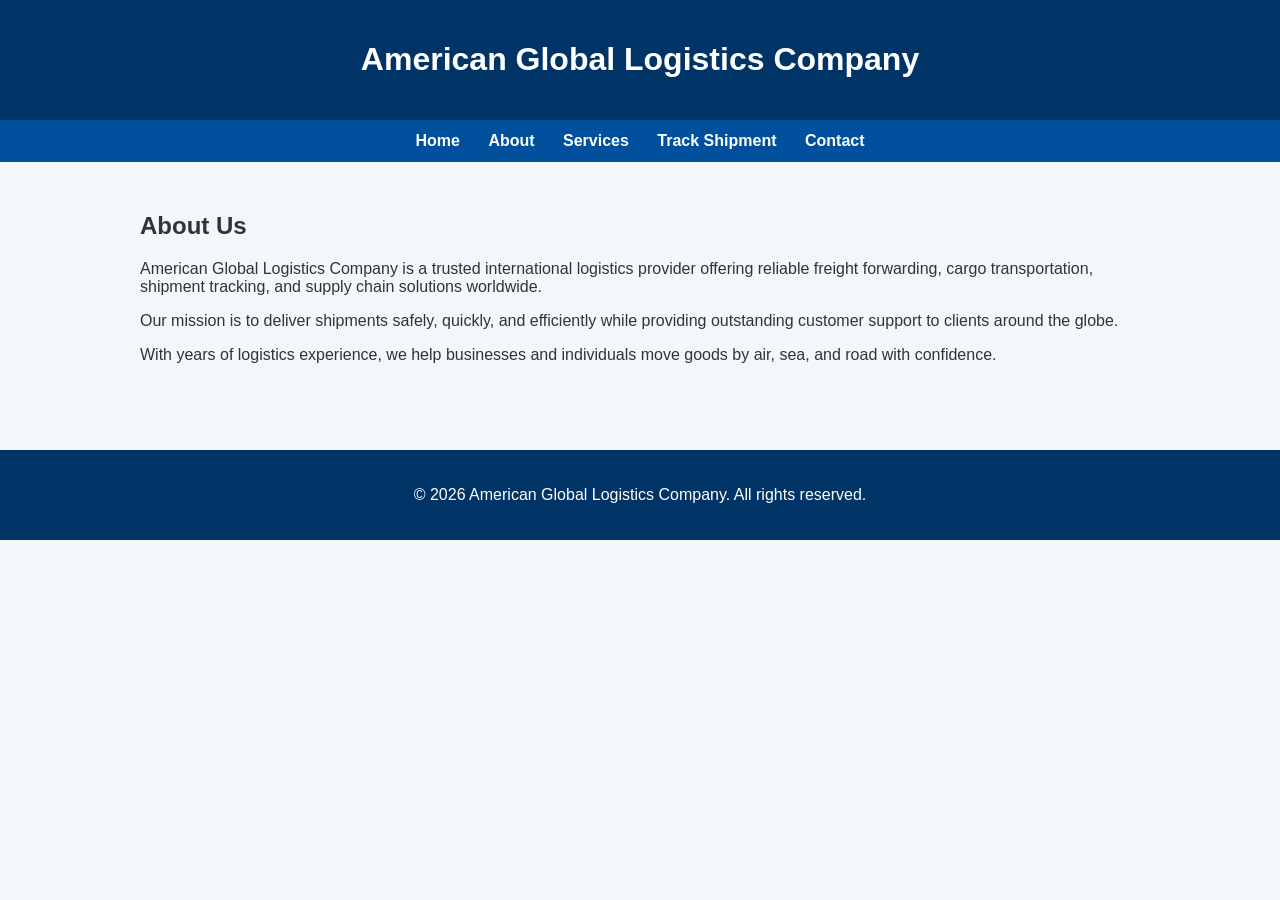
==== about.html @ bce4413c "Create about.html" ====
<!DOCTYPE html>
<html>
<head>
    <title>About Us - American Global Logistics Company</title>
    <link rel="stylesheet" href="style.css">
</head>
<body>

<header>
    <h1>American Global Logistics Company</h1>
</header>

<nav>
    <a href="index.html">Home</a>
    <a href="about.html">About</a>
    <a href="services.html">Services</a>
    <a href="track.html">Track Shipment</a>
    <a href="contact.html">Contact</a>
</nav>

<div class="container">
    <h2>About Us</h2>

    <p>
        American Global Logistics Company is a trusted international logistics
        provider offering reliable freight forwarding, cargo transportation,
        shipment tracking, and supply chain solutions worldwide.
    </p>

    <p>
        Our mission is to deliver shipments safely, quickly, and efficiently
        while providing outstanding customer support to clients around the globe.
    </p>

    <p>
        With years of logistics experience, we help businesses and individuals
        move goods by air, sea, and road with confidence.
    </p>
</div>

<footer>
    <p>&copy; 2026 American Global Logistics Company. All rights reserved.</p>
</footer>

</body>
</html>
---- style.css ----
body {
    margin: 0;
    font-family: Arial, sans-serif;
    background: #f4f7fa;
    color: #333;
}

header {
    background: #003366;
    color: white;
    text-align: center;
    padding: 20px;
}

nav {
    background: #00509e;
    text-align: center;
    padding: 12px;
}

nav a {
    color: white;
    text-decoration: none;
    margin: 0 12px;
    font-weight: bold;
}

nav a:hover {
    color: #ffd700;
}

.hero {
    text-align: center;
    padding: 60px 20px;
    background: white;
}

.button {
    display: inline-block;
    background: #0077cc;
    color: white;
    padding: 12px 24px;
    text-decoration: none;
    border-radius: 5px;
    margin-top: 20px;
}

.button:hover {
    background: #005fa3;
}

.container {
    max-width: 1000px;
    margin: auto;
    padding: 30px;
}

footer {
    background: #003366;
    color: white;
    text-align: center;
    padding: 20px;
    margin-top: 40px;
}
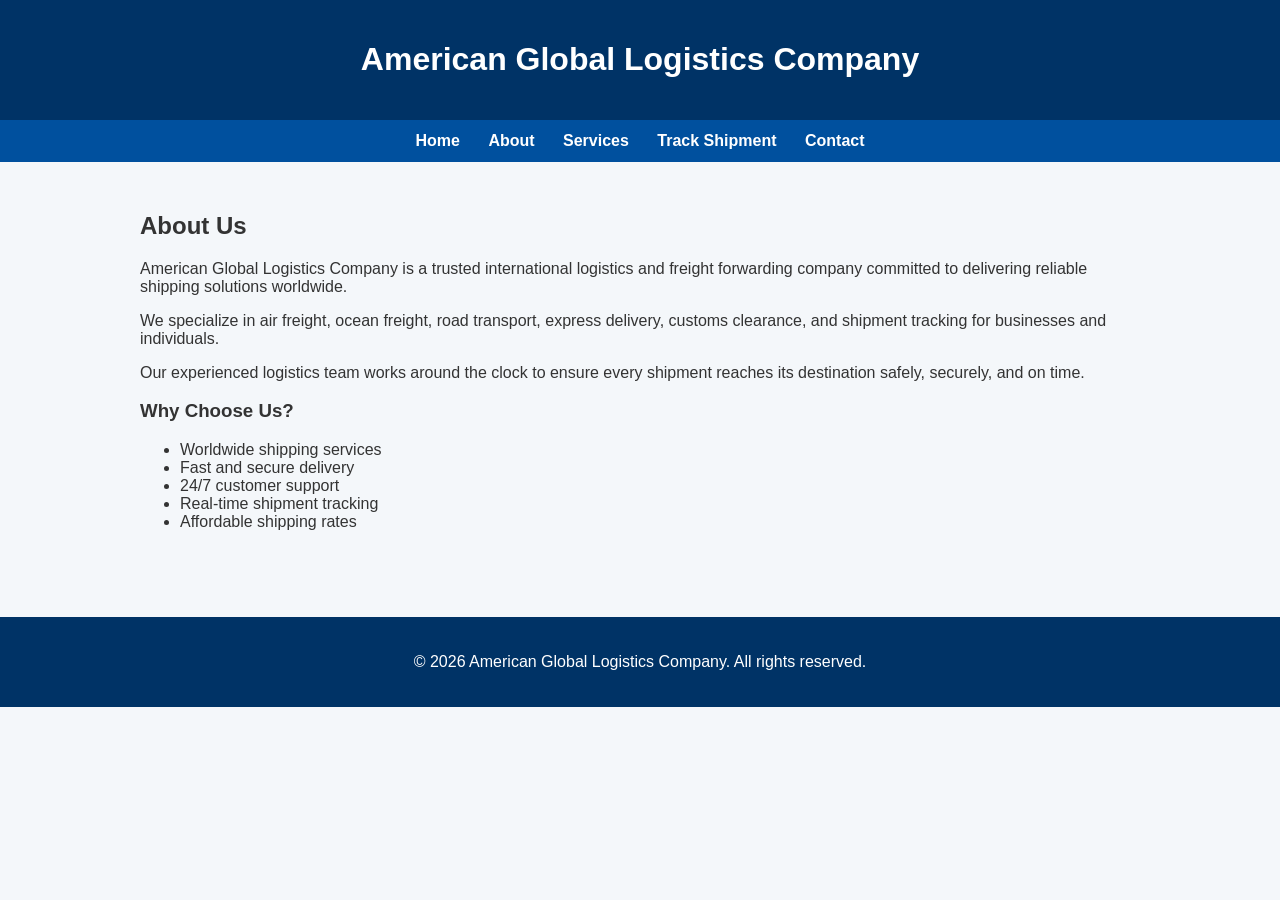
==== commit 6bb07b76: "Update about page Updated company description and added reasons to choose the service." ====
--- a/about.html
+++ b/about.html
@@ -22,20 +22,26 @@
     <h2>About Us</h2>
 
     <p>
-        American Global Logistics Company is a trusted international logistics
-        provider offering reliable freight forwarding, cargo transportation,
-        shipment tracking, and supply chain solutions worldwide.
+        American Global Logistics Company is a trusted international logistics and freight forwarding company committed to delivering reliable shipping solutions worldwide.
     </p>
 
     <p>
-        Our mission is to deliver shipments safely, quickly, and efficiently
-        while providing outstanding customer support to clients around the globe.
+        We specialize in air freight, ocean freight, road transport, express delivery, customs clearance, and shipment tracking for businesses and individuals.
     </p>
 
     <p>
-        With years of logistics experience, we help businesses and individuals
-        move goods by air, sea, and road with confidence.
+        Our experienced logistics team works around the clock to ensure every shipment reaches its destination safely, securely, and on time.
     </p>
+
+    <h3>Why Choose Us?</h3>
+
+    <ul>
+        <li>Worldwide shipping services</li>
+        <li>Fast and secure delivery</li>
+        <li>24/7 customer support</li>
+        <li>Real-time shipment tracking</li>
+        <li>Affordable shipping rates</li>
+    </ul>
 </div>
 
 <footer>
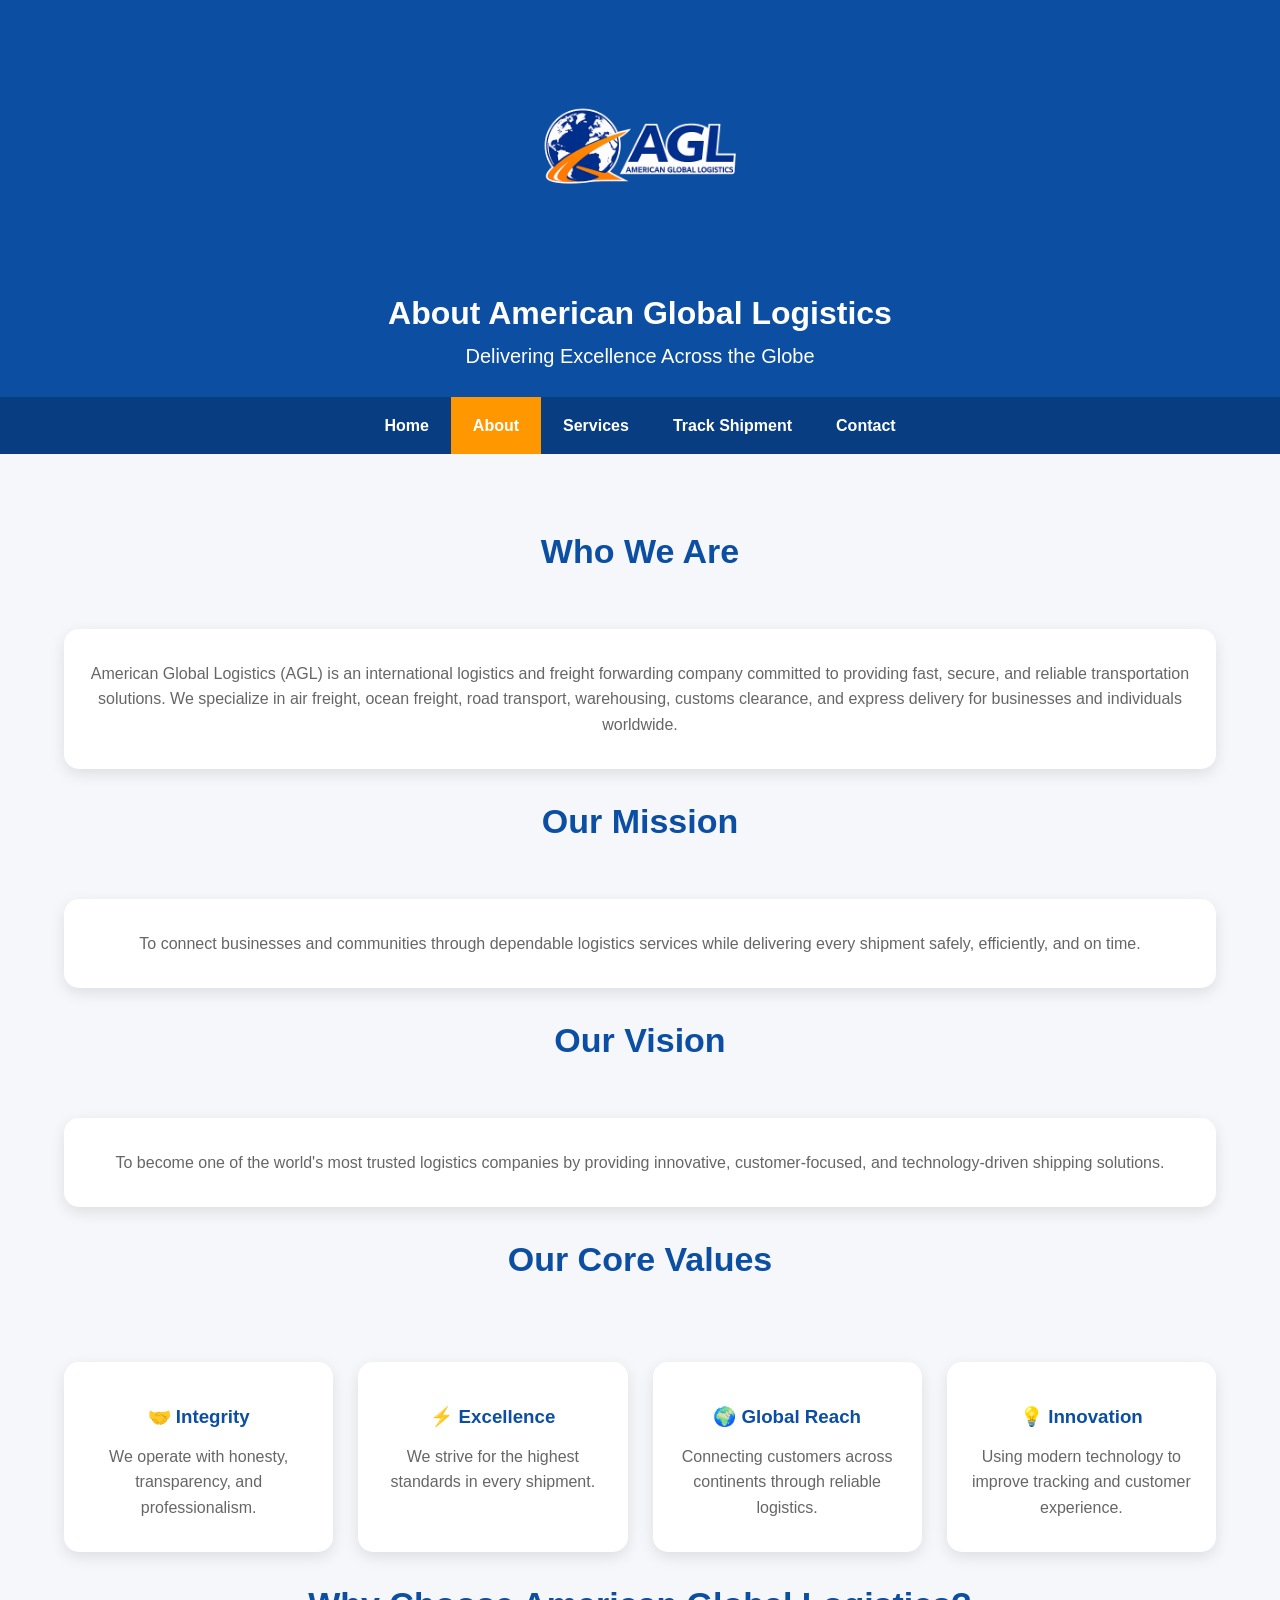
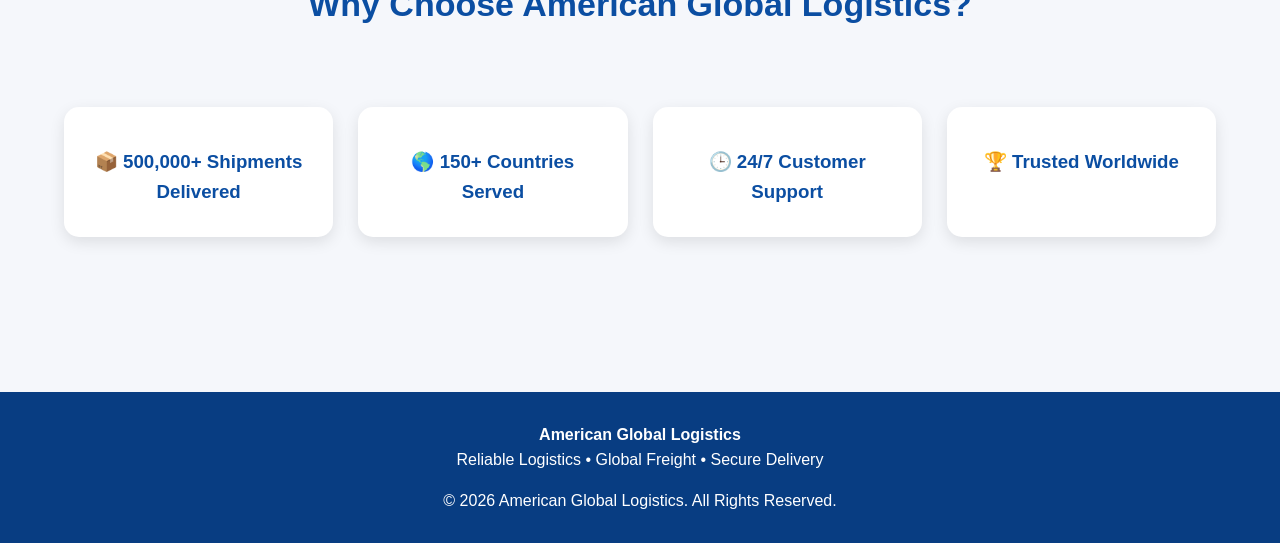
==== commit 340f7622: "Update about.html" ====
--- a/about.html
+++ b/about.html
@@ -1,51 +1,132 @@
 <!DOCTYPE html>
-<html>
+<html lang="en">
 <head>
-    <title>About Us - American Global Logistics Company</title>
-    <link rel="stylesheet" href="style.css">
+<meta charset="UTF-8">
+<meta name="viewport" content="width=device-width, initial-scale=1.0">
+<title>About Us | American Global Logistics</title>
+
+<link rel="stylesheet" href="style.css">
+
 </head>
+
 <body>
 
-<header>
-    <h1>American Global Logistics Company</h1>
+<header class="header">
+
+<img src="image/file_00000000fb107243823fd30bcb45f00f.png"
+alt="AGL Logo"
+class="logo">
+
+<h1>About American Global Logistics</h1>
+
+<p>Delivering Excellence Across the Globe</p>
+
 </header>
 
-<nav>
-    <a href="index.html">Home</a>
-    <a href="about.html">About</a>
-    <a href="services.html">Services</a>
-    <a href="track.html">Track Shipment</a>
-    <a href="contact.html">Contact</a>
+<nav class="navbar">
+<a href="index.html">Home</a>
+<a href="about.html" class="active">About</a>
+<a href="services.html">Services</a>
+<a href="track.html">Track Shipment</a>
+<a href="contact.html">Contact</a>
 </nav>
 
+<section class="section">
+
 <div class="container">
-    <h2>About Us</h2>
 
-    <p>
-        American Global Logistics Company is a trusted international logistics and freight forwarding company committed to delivering reliable shipping solutions worldwide.
-    </p>
+<h2 class="section-title">Who We Are</h2>
 
-    <p>
-        We specialize in air freight, ocean freight, road transport, express delivery, customs clearance, and shipment tracking for businesses and individuals.
-    </p>
+<div class="card">
 
-    <p>
-        Our experienced logistics team works around the clock to ensure every shipment reaches its destination safely, securely, and on time.
-    </p>
+<p>
+American Global Logistics (AGL) is an international logistics and freight forwarding company committed to providing fast, secure, and reliable transportation solutions. We specialize in air freight, ocean freight, road transport, warehousing, customs clearance, and express delivery for businesses and individuals worldwide.
+</p>
 
-    <h3>Why Choose Us?</h3>
-
-    <ul>
-        <li>Worldwide shipping services</li>
-        <li>Fast and secure delivery</li>
-        <li>24/7 customer support</li>
-        <li>Real-time shipment tracking</li>
-        <li>Affordable shipping rates</li>
-    </ul>
 </div>
 
+<h2 class="section-title">Our Mission</h2>
+
+<div class="card">
+
+<p>
+To connect businesses and communities through dependable logistics services while delivering every shipment safely, efficiently, and on time.
+</p>
+
+</div>
+
+<h2 class="section-title">Our Vision</h2>
+
+<div class="card">
+
+<p>
+To become one of the world's most trusted logistics companies by providing innovative, customer-focused, and technology-driven shipping solutions.
+</p>
+
+</div>
+
+<h2 class="section-title">Our Core Values</h2>
+
+<div class="cards">
+
+<div class="card">
+<h3>🤝 Integrity</h3>
+<p>We operate with honesty, transparency, and professionalism.</p>
+</div>
+
+<div class="card">
+<h3>⚡ Excellence</h3>
+<p>We strive for the highest standards in every shipment.</p>
+</div>
+
+<div class="card">
+<h3>🌍 Global Reach</h3>
+<p>Connecting customers across continents through reliable logistics.</p>
+</div>
+
+<div class="card">
+<h3>💡 Innovation</h3>
+<p>Using modern technology to improve tracking and customer experience.</p>
+</div>
+
+</div>
+
+<h2 class="section-title">Why Choose American Global Logistics?</h2>
+
+<div class="cards">
+
+<div class="card">
+<h3>📦 500,000+ Shipments Delivered</h3>
+</div>
+
+<div class="card">
+<h3>🌎 150+ Countries Served</h3>
+</div>
+
+<div class="card">
+<h3>🕒 24/7 Customer Support</h3>
+</div>
+
+<div class="card">
+<h3>🏆 Trusted Worldwide</h3>
+</div>
+
+</div>
+
+</div>
+
+</section>
+
 <footer>
-    <p>&copy; 2026 American Global Logistics Company. All rights reserved.</p>
+
+<p><strong>American Global Logistics</strong></p>
+
+<p>Reliable Logistics • Global Freight • Secure Delivery</p>
+
+<p style="margin-top:15px;">
+© 2026 American Global Logistics. All Rights Reserved.
+</p>
+
 </footer>
 
 </body>
--- a/style.css
+++ b/style.css
@@ -1,64 +1,444 @@
-body {
-    margin: 0;
-    font-family: Arial, sans-serif;
-    background: #f4f7fa;
-    color: #333;
-}
-
-header {
-    background: #003366;
-    color: white;
-    text-align: center;
-    padding: 20px;
-}
-
-nav {
-    background: #00509e;
-    text-align: center;
-    padding: 12px;
-}
-
-nav a {
-    color: white;
-    text-decoration: none;
-    margin: 0 12px;
-    font-weight: bold;
-}
-
-nav a:hover {
-    color: #ffd700;
-}
-
-.hero {
-    text-align: center;
-    padding: 60px 20px;
-    background: white;
-}
-
-.button {
-    display: inline-block;
-    background: #0077cc;
-    color: white;
-    padding: 12px 24px;
-    text-decoration: none;
-    border-radius: 5px;
-    margin-top: 20px;
-}
-
-.button:hover {
-    background: #005fa3;
-}
-
-.container {
-    max-width: 1000px;
-    margin: auto;
-    padding: 30px;
-}
-
-footer {
-    background: #003366;
-    color: white;
-    text-align: center;
-    padding: 20px;
-    margin-top: 40px;
-}
+/* ==========================================
+   AMERICAN GLOBAL LOGISTICS
+   Main Stylesheet
+========================================== */
+
+/* Reset */
+
+*{
+    margin:0;
+    padding:0;
+    box-sizing:border-box;
+}
+
+html{
+    scroll-behavior:smooth;
+}
+
+body{
+    font-family:Arial, Helvetica, sans-serif;
+    background:#f5f7fb;
+    color:#333;
+    line-height:1.6;
+}
+
+/* Links */
+
+a{
+    text-decoration:none;
+    color:inherit;
+}
+
+/* Images */
+
+img{
+    max-width:100%;
+    display:block;
+}
+
+/* Container */
+
+.container{
+    width:90%;
+    max-width:1200px;
+    margin:auto;
+}
+
+/* Header */
+
+.header{
+    background:#0b4ea2;
+    color:#fff;
+    text-align:center;
+    padding:40px 15px 25px;
+}
+
+.logo{
+    width:350px;
+    max-width:90%;
+    display:block;
+    margin:0 auto 15px;
+}
+
+.header h1{
+    margin-top:10px;
+}
+
+.header p{
+    font-size:20px;
+}
+
+/* Navigation */
+
+.navbar{
+    background:#083d82;
+    display:flex;
+    justify-content:center;
+    align-items:center;
+    flex-wrap:wrap;
+}
+
+.navbar a{
+    color:#fff;
+    padding:16px 22px;
+    transition:.3s;
+    font-weight:bold;
+}
+
+.navbar a:hover,
+.navbar a.active{
+    background:#ff9800;
+}
+
+/* Hero Section */
+
+.hero{
+    background:
+    linear-gradient(rgba(11,78,162,.70), rgba(11,78,162,.70)),
+    url("image/hero.jpg") center center/cover no-repeat;
+
+    color:white;
+    text-align:center;
+    padding:120px 20px;
+}
+
+.hero h2{
+    font-size:48px;
+    margin-bottom:20px;
+}
+
+.hero p{
+    font-size:20px;
+    max-width:700px;
+    margin:auto;
+}
+
+.hero-buttons{
+    margin-top:35px;
+}
+
+.hero-buttons a{
+    display:inline-block;
+    margin:10px;
+    padding:15px 30px;
+    border-radius:6px;
+    font-weight:bold;
+}
+
+.btn-primary{
+    background:#ff9800;
+    color:white;
+}
+
+.btn-primary:hover{
+    background:#e68900;
+}
+/* ==========================================
+   SERVICE CARDS
+========================================== */
+
+.section{
+    padding:70px 0;
+}
+
+.section-title{
+    text-align:center;
+    font-size:34px;
+    color:#0b4ea2;
+    margin-bottom:50px;
+}
+
+.cards{
+    display:grid;
+    grid-template-columns:repeat(auto-fit,minmax(250px,1fr));
+    gap:25px;
+}
+
+.card{
+    background:#fff;
+    border-radius:12px;
+    padding:30px;
+    text-align:center;
+    box-shadow:0 6px 18px rgba(0,0,0,.08);
+    transition:.3s;
+}
+
+.card:hover{
+    transform:translateY(-8px);
+}
+
+.card h3{
+    color:#0b4ea2;
+    margin:20px 0 10px;
+}
+
+.card p{
+    color:#666;
+}
+
+/* ==========================================
+   STATISTICS
+========================================== */
+
+.stats{
+    background:#0b4ea2;
+    color:#fff;
+    padding:70px 20px;
+}
+
+.stats-grid{
+    display:grid;
+    grid-template-columns:repeat(auto-fit,minmax(180px,1fr));
+    gap:30px;
+    text-align:center;
+}
+
+.stat-number{
+    font-size:42px;
+    font-weight:bold;
+}
+
+.stat-title{
+    margin-top:10px;
+}
+
+/* ==========================================
+   FOOTER
+========================================== */
+
+footer{
+    background:#083d82;
+    color:white;
+    text-align:center;
+    padding:30px 20px;
+    margin-top:60px;
+}
+
+footer a{
+    color:#fff;
+}
+
+footer a:hover{
+    color:#ff9800;
+}
+
+/* ==========================================
+   MOBILE
+========================================== */
+
+@media(max-width:768px){
+
+.header h1{
+    font-size:28px;
+}
+
+.hero{
+    padding:70px 20px;
+}
+
+.hero h2{
+    font-size:32px;
+}
+
+.hero p{
+    font-size:17px;
+}
+
+.navbar{
+    flex-direction:column;
+}
+
+.navbar a{
+    width:100%;
+    text-align:center;
+    border-top:1px solid rgba(255,255,255,.15);
+}
+
+.cards,
+.stats-grid{
+    grid-template-columns:1fr;
+}
+
+.section-title{
+    font-size:28px;
+}
+
+   }
+
+.btn-secondary{
+    background:white;
+    color:#0b4ea2;
+}
+
+.btn-secondary:hover{
+    background:#eeeeee;
+    }
+.timeline{
+margin-top:30px;
+position:relative;
+}
+
+.timeline-item{
+display:flex;
+margin-bottom:25px;
+position:relative;
+}
+
+.timeline-item::before{
+content:"";
+position:absolute;
+left:18px;
+top:40px;
+width:3px;
+height:50px;
+background:#d0d0d0;
+}
+
+.timeline-item:last-child::before{
+display:none;
+}
+
+.timeline-icon{
+width:40px;
+height:40px;
+border-radius:50%;
+background:#d0d0d0;
+display:flex;
+align-items:center;
+justify-content:center;
+font-size:20px;
+margin-right:15px;
+}
+
+.timeline-item.completed .timeline-icon{
+background:#28a745;
+color:white;
+}
+
+.timeline-item.active .timeline-icon{
+background:#ff9800;
+color:white;
+animation:pulse 1.5s infinite;
+}
+
+.timeline-content h4{
+margin:0;
+font-size:18px;
+}
+
+.timeline-content p{
+margin:5px 0 0;
+color:#666;
+}
+
+@keyframes pulse{
+0%{transform:scale(1);}
+50%{transform:scale(1.1);}
+100%{transform:scale(1);}
+   }
+.shipment-map{
+    background:#fff;
+    border-radius:15px;
+    padding:20px;
+    margin:30px 0;
+}
+
+.map-route{
+    display:flex;
+    align-items:center;
+    justify-content:space-between;
+}
+
+.city{
+    text-align:center;
+    width:90px;
+}
+
+.dot{
+    display:block;
+    width:20px;
+    height:20px;
+    border-radius:50%;
+    background:#ccc;
+    margin:0 auto 10px;
+}
+
+.completed .dot{
+    background:#28a745;
+}
+
+.active .dot{
+    background:#ff9800;
+    animation:pulse 1.5s infinite;
+}
+
+.line{
+    flex:1;
+    height:5px;
+    background:#ddd;
+}
+
+.line.completed{
+    background:#28a745;
+}
+
+@keyframes pulse{
+    0%{
+        transform:scale(1);
+    }
+    50%{
+        transform:scale(1.3);
+    }
+    100%{
+        transform:scale(1);
+    }
+       }
+/* Animated Shipment Route */
+
+.route-animation{
+    position:relative;
+    height:60px;
+    margin:30px 0;
+}
+
+.route-line{
+    height:4px;
+    background:#ddd;
+    position:absolute;
+    top:30px;
+    left:0;
+    right:0;
+}
+
+.plane{
+    position:absolute;
+    top:12px;
+    font-size:32px;
+    animation:fly 8s linear infinite;
+}
+
+@keyframes fly{
+    0%{
+        left:0%;
+    }
+
+    100%{
+        left:90%;
+    }
+}
+.card{
+    background:#fff;
+    border-radius:15px;
+    padding:20px;
+    margin:25px 0;
+    box-shadow:0 5px 15px rgba(0,0,0,.1);
+}
+
+.card p{
+    margin:12px 0;
+    font-size:16px;
+}
+
+.card strong{
+    color:#0b3c88;
+}
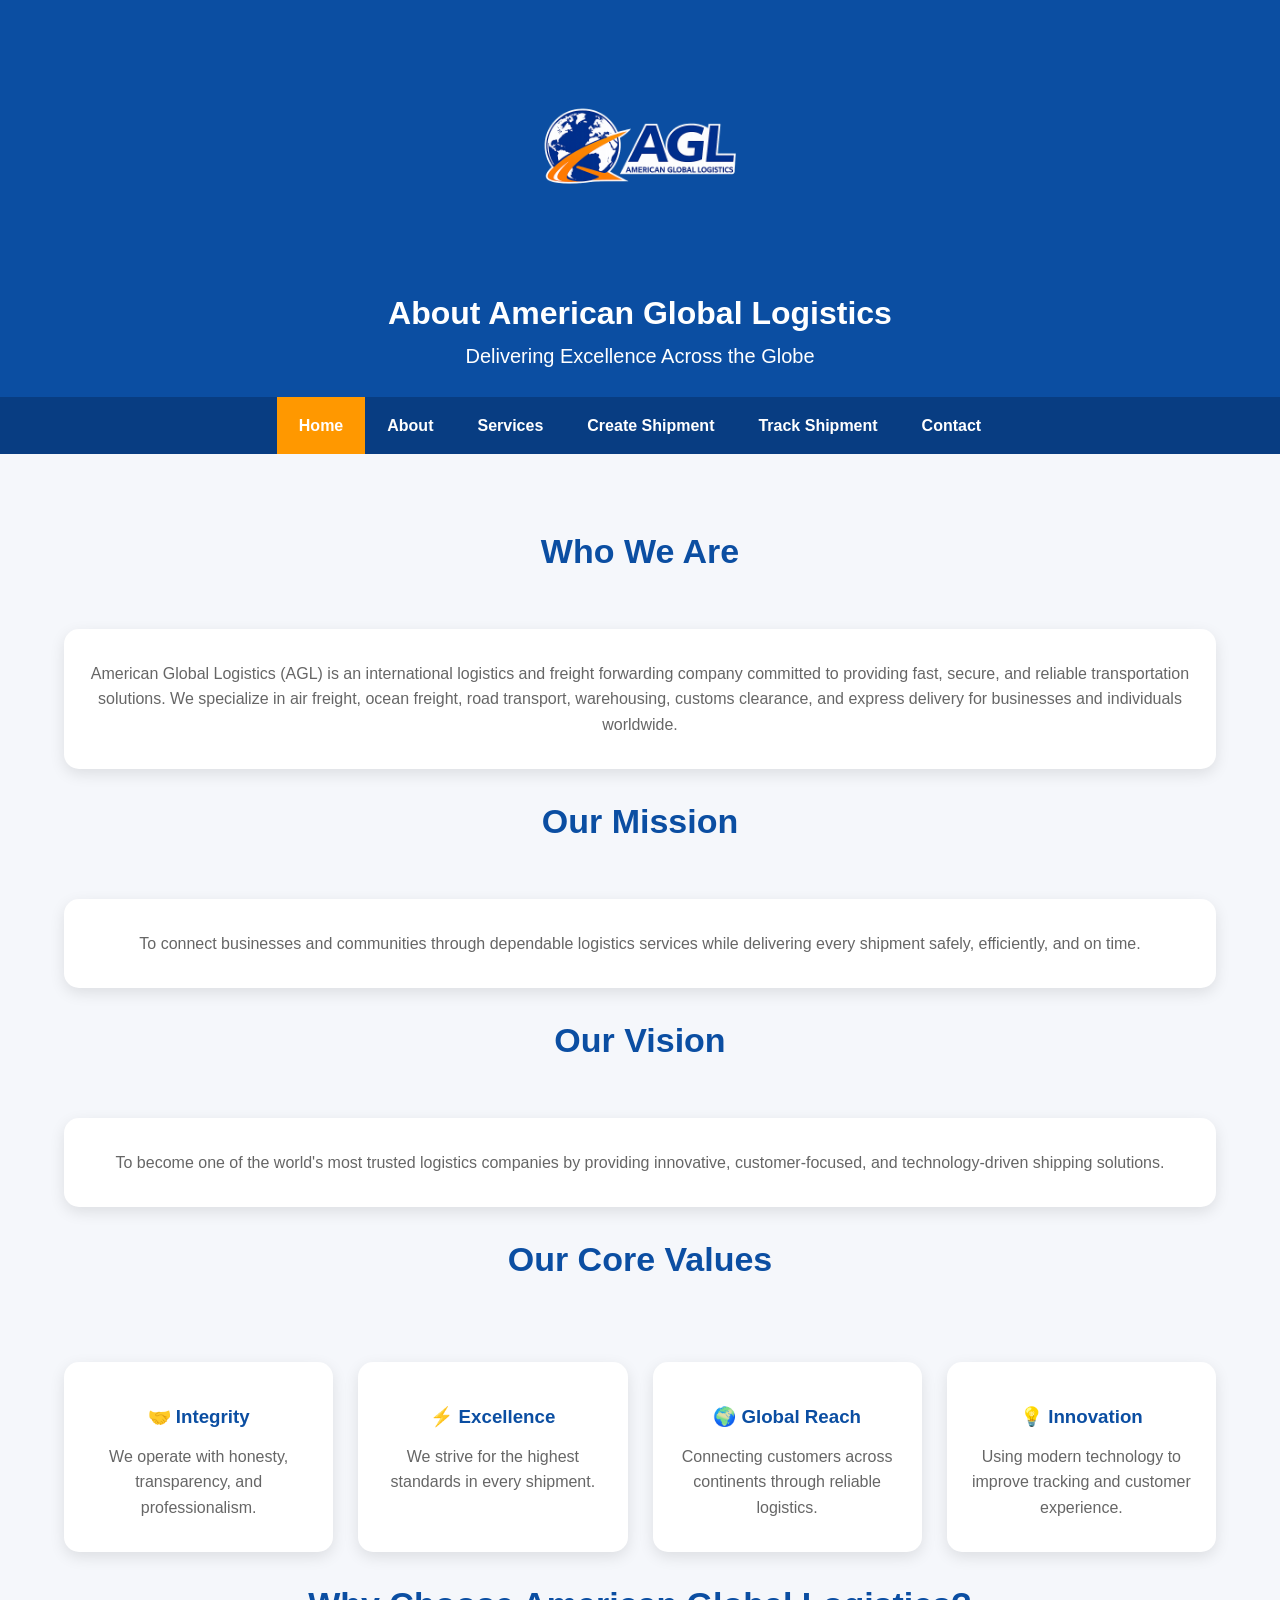
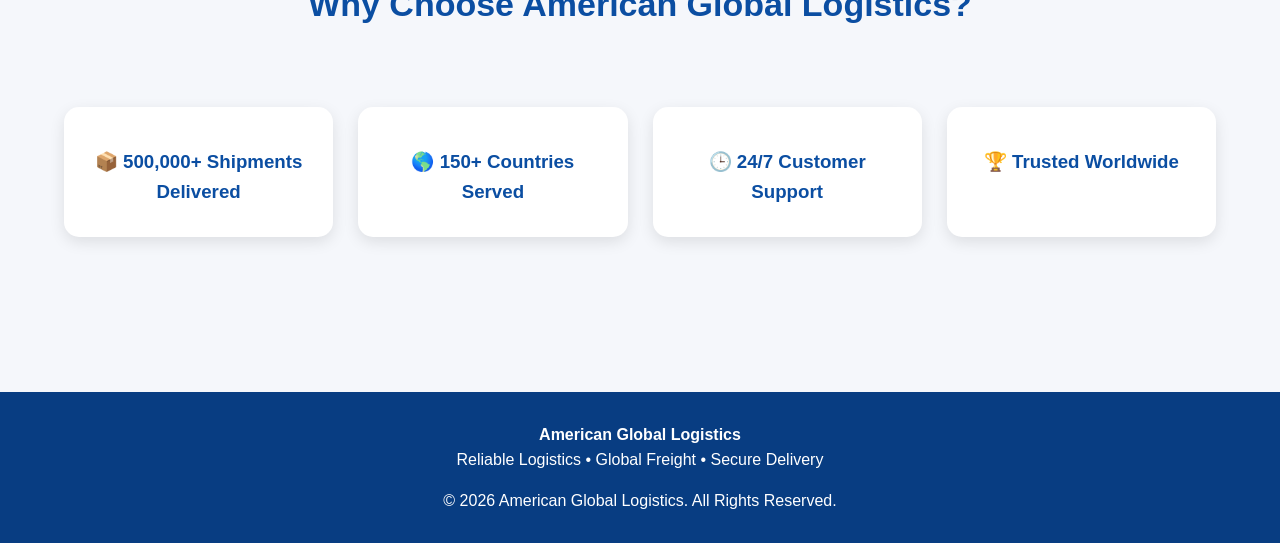
==== commit ead4e303: "Update about.html" ====
--- a/about.html
+++ b/about.html
@@ -24,9 +24,10 @@
 </header>
 
 <nav class="navbar">
-<a href="index.html">Home</a>
-<a href="about.html" class="active">About</a>
+<a href="index.html" class="active">Home</a>
+<a href="about.html">About</a>
 <a href="services.html">Services</a>
+<a href="create-shipment.html">Create Shipment</a>
 <a href="track.html">Track Shipment</a>
 <a href="contact.html">Contact</a>
 </nav>
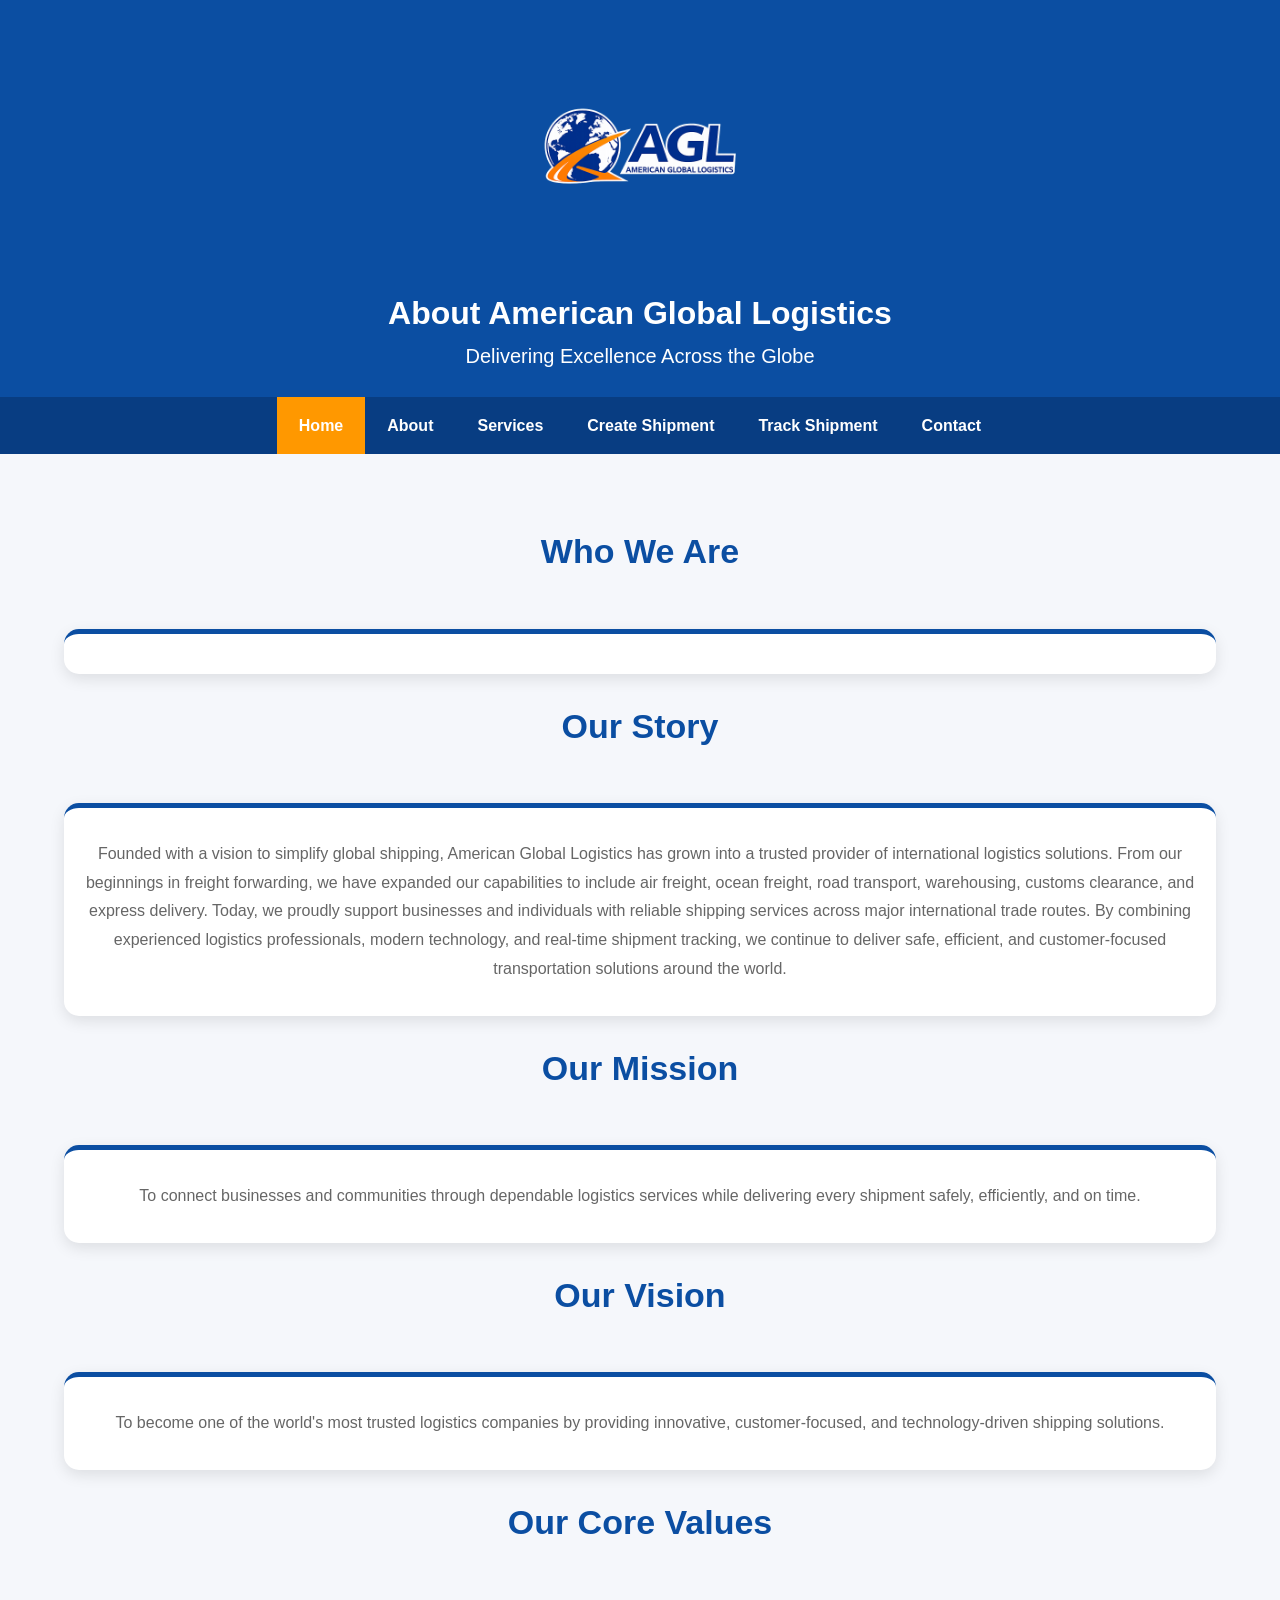
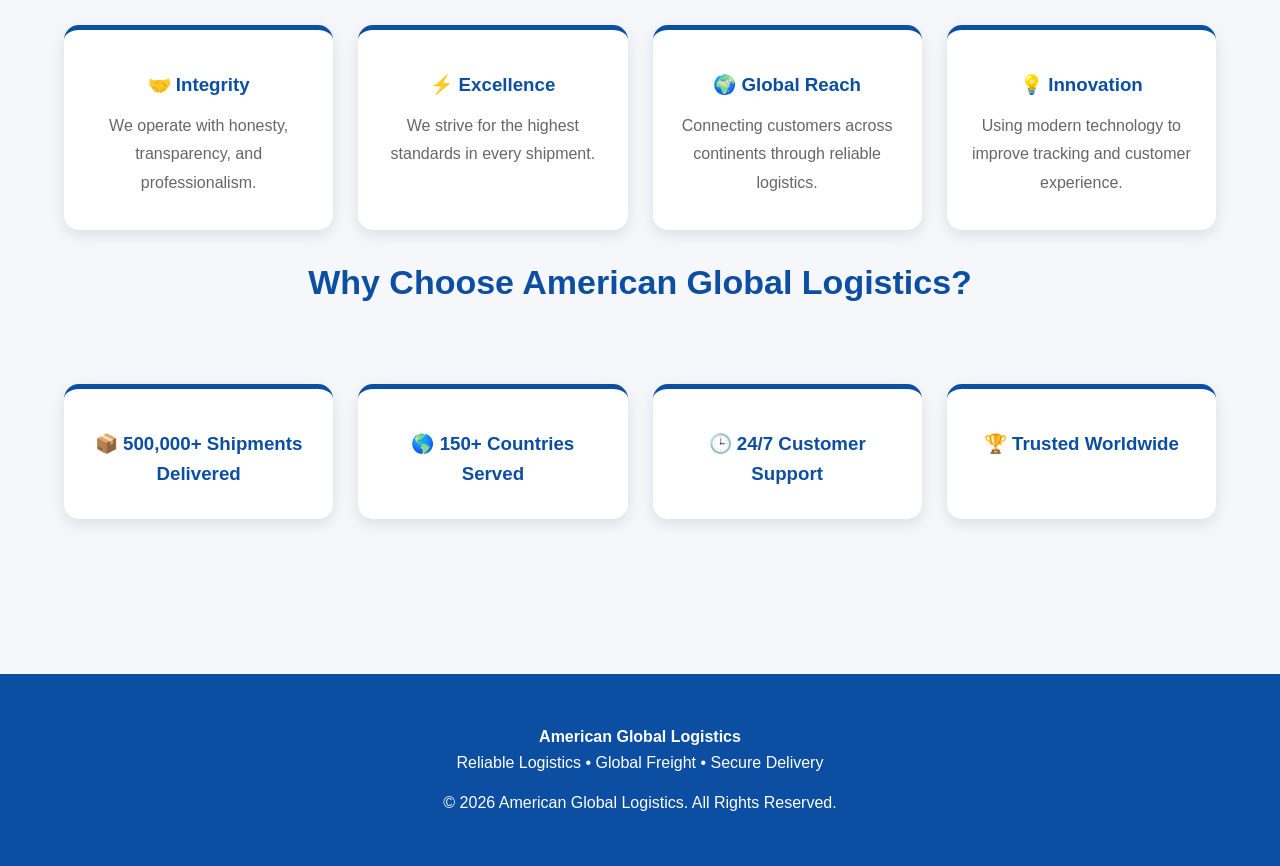
==== commit 7a7852f6: "Revise 'Our Story' section in about.html Updated company description to reflect growth and services." ====
--- a/about.html
+++ b/about.html
@@ -40,8 +40,16 @@
 
 <div class="card">
 
+  </div>
+
+<h2 class="section-title">Our Story</h2>
+
+<div class="card">
+
 <p>
-American Global Logistics (AGL) is an international logistics and freight forwarding company committed to providing fast, secure, and reliable transportation solutions. We specialize in air freight, ocean freight, road transport, warehousing, customs clearance, and express delivery for businesses and individuals worldwide.
+Founded with a vision to simplify global shipping, American Global Logistics has grown into a trusted provider of international logistics solutions. From our beginnings in freight forwarding, we have expanded our capabilities to include air freight, ocean freight, road transport, warehousing, customs clearance, and express delivery.
+
+Today, we proudly support businesses and individuals with reliable shipping services across major international trade routes. By combining experienced logistics professionals, modern technology, and real-time shipment tracking, we continue to deliver safe, efficient, and customer-focused transportation solutions around the world.
 </p>
 
 </div>
--- a/style.css
+++ b/style.css
@@ -91,47 +91,69 @@
 }
 
 /* Hero Section */
-
 .hero{
+    height:90vh;
     background:
     linear-gradient(rgba(11,78,162,.70), rgba(11,78,162,.70)),
     url("image/hero.jpg") center center/cover no-repeat;
-
+    display:flex;
+    align-items:center;
+    justify-content:center;
+    text-align:center;
+    position:relative;
     color:white;
-    text-align:center;
-    padding:120px 20px;
-}
-
-.hero h2{
-    font-size:48px;
+}
+
+.hero-overlay{
+    width:100%;
+    height:100%;
+    display:flex;
+    flex-direction:column;
+    justify-content:center;
+    align-items:center;
+    padding:20px;
+}
+
+.hero-logo{
+    width:130px;
     margin-bottom:20px;
+    animation:floatLogo 3s ease-in-out infinite;
+}
+
+.hero h1{
+    font-size:52px;
+    margin-bottom:15px;
 }
 
 .hero p{
-    font-size:20px;
+    font-size:22px;
     max-width:700px;
-    margin:auto;
-}
-
-.hero-buttons{
-    margin-top:35px;
-}
-
-.hero-buttons a{
+    margin-bottom:30px;
+}
+
+.hero-btn{
     display:inline-block;
-    margin:10px;
-    padding:15px 30px;
-    border-radius:6px;
-    font-weight:bold;
-}
-
-.btn-primary{
     background:#ff9800;
     color:white;
-}
-
-.btn-primary:hover{
+    padding:16px 35px;
+    border-radius:8px;
+    text-decoration:none;
+    font-weight:bold;
+    transition:0.3s;
+}
+
+.hero-btn:hover{
     background:#e68900;
+    transform:translateY(-3px);
+}
+
+@keyframes floatLogo{
+    0%,100%{
+        transform:translateY(0);
+    }
+    50%{
+        transform:translateY(-12px);
+    }
 }
 /* ==========================================
    SERVICE CARDS
@@ -442,3 +464,509 @@
 .card strong{
     color:#0b3c88;
 }
+/* ===== Shipment Timeline ===== */
+
+.timeline{
+    margin-top:20px;
+    border-left:4px solid #0b4ea2;
+    padding-left:20px;
+}
+
+.timeline-item{
+    position:relative;
+    margin-bottom:25px;
+    padding-left:20px;
+}
+
+.timeline-item::before{
+    content:"";
+    position:absolute;
+    left:-32px;
+    top:5px;
+    width:18px;
+    height:18px;
+    background:#28a745;
+    border-radius:50%;
+    border:3px solid white;
+    box-shadow:0 0 0 2px #28a745;
+}
+
+.timeline-item.current::before{
+    background:#0b4ea2;
+    box-shadow:0 0 0 2px #0b4ea2;
+}
+
+.timeline-item.future::before{
+    background:#ccc;
+    box-shadow:0 0 0 2px #ccc;
+}
+
+.timeline-item h4{
+    margin:0;
+    color:#0b4ea2;
+}
+
+.timeline-item p{
+    margin:5px 0;
+    color:#555;
+       }
+.track-home{
+
+background:white;
+
+padding:25px;
+
+border-radius:12px;
+
+max-width:520px;
+
+width:100%;
+
+box-shadow:0 10px 25px rgba(0,0,0,.25);
+
+}
+
+.track-home h3{
+
+color:#0b4ea2;
+
+margin-bottom:15px;
+
+}
+
+.track-home input{
+
+width:100%;
+
+padding:14px;
+
+border:1px solid #ccc;
+
+border-radius:6px;
+
+margin-bottom:15px;
+
+font-size:16px;
+
+box-sizing:border-box;
+
+}
+
+.track-home button{
+
+width:100%;
+
+padding:15px;
+
+background:#0b4ea2;
+
+color:white;
+
+border:none;
+
+border-radius:6px;
+
+font-size:18px;
+
+cursor:pointer;
+
+transition:.3s;
+
+}
+
+.track-home button:hover{
+
+background:#083b80;
+
+}
+/* ==========================
+   PREMIUM SERVICE CARDS
+========================== */
+
+.card{
+    transition:0.3s ease;
+    border-top:5px solid #0b4ea2;
+}
+
+.card:hover{
+    transform:translateY(-10px);
+    box-shadow:0 15px 35px rgba(0,0,0,.15);
+}
+
+.card h3{
+    text-align:center;
+    color:#0b4ea2;
+}
+
+.card p{
+    text-align:center;
+    line-height:1.8;
+   }
+
+.global-network{
+    padding:80px 20px;
+    background:#f8f9fc;
+    text-align:center;
+}
+
+.network-text{
+    max-width:750px;
+    margin:20px auto 40px;
+    color:#555;
+    line-height:1.8;
+}
+
+.world-map{
+    position:relative;
+    max-width:1000px;
+    margin:auto;
+}
+
+.world-map img{
+    width:100%;
+    display:block;
+}
+
+.hub{
+    position:absolute;
+    background:#0b4ea2;
+    color:#fff;
+    padding:6px 12px;
+    border-radius:20px;
+    font-size:13px;
+    font-weight:bold;
+    animation:pulse 2s infinite;
+}
+
+.usa{
+    top:33%;
+    left:18%;
+}
+
+.uk{
+    top:24%;
+    left:45%;
+}
+
+.uae{
+    top:42%;
+    left:57%;
+}
+
+.china{
+    top:34%;
+    left:75%;
+}
+
+.singapore{
+    top:56%;
+    left:73%;
+}
+
+.australia{
+    top:74%;
+    left:82%;
+}
+
+@keyframes pulse{
+
+0%{
+transform:scale(1);
+}
+
+50%{
+transform:scale(1.15);
+}
+
+100%{
+transform:scale(1);
+}
+
+   }
+
+.global-network{
+    background:#f8f9fc;
+    padding:80px 20px;
+    text-align:center;
+}
+
+.global-network h2{
+    color:#0b4ea2;
+    font-size:36px;
+    margin-bottom:20px;
+}
+
+.network-text{
+    max-width:800px;
+    margin:0 auto 40px;
+    color:#555;
+    line-height:1.8;
+    font-size:18px;
+}
+
+.network-map{
+    width:100%;
+    max-width:1000px;
+    border-radius:15px;
+    box-shadow:0 10px 30px rgba(0,0,0,.15);
+    margin-bottom:50px;
+}
+
+.network-stats{
+    display:grid;
+    grid-template-columns:repeat(auto-fit,minmax(180px,1fr));
+    gap:20px;
+}
+
+.stat-box{
+    background:#fff;
+    padding:25px;
+    border-radius:15px;
+    box-shadow:0 8px 20px rgba(0,0,0,.1);
+}
+
+.stat-box h3{
+    color:#0b4ea2;
+    font-size:32px;
+    margin-bottom:10px;
+}
+
+.stat-box p{
+    color:#666;
+}
+
+.global-network,
+.office,
+.stat-box{
+    animation:fadeUp 0.8s ease both;
+}
+
+@keyframes fadeUp{
+
+0%{
+    opacity:0;
+    transform:translateY(40px);
+}
+
+100%{
+    opacity:1;
+    transform:translateY(0);
+}
+
+}
+
+.network-button{
+    text-align:center;
+    margin-top:40px;
+}
+
+/* Testimonials */
+
+.testimonials{
+    background:#f8f9fc;
+}
+
+.section-subtitle{
+    text-align:center;
+    color:#666;
+    margin-bottom:40px;
+}
+
+.testimonial-grid{
+    display:grid;
+    grid-template-columns:repeat(auto-fit,minmax(280px,1fr));
+    gap:25px;
+}
+
+.testimonial-card{
+    background:#fff;
+    padding:30px;
+    border-radius:12px;
+    box-shadow:0 5px 20px rgba(0,0,0,0.08);
+    transition:.3s;
+}
+
+.testimonial-card:hover{
+    transform:translateY(-8px);
+}
+
+.testimonial-text{
+    font-style:italic;
+    line-height:1.8;
+    color:#555;
+    margin-bottom:20px;
+}
+
+.testimonial-card h4{
+    color:#0b4ea2;
+    margin-bottom:5px;
+}
+
+.testimonial-card span{
+    color:#777;
+    font-size:14px;
+}
+
+/* Global Logistics Network */
+
+.partners{
+    background:#fff;
+}
+
+.partner-logos{
+    display:grid;
+    grid-template-columns:repeat(auto-fit,minmax(180px,1fr));
+    gap:25px;
+    margin-top:40px;
+}
+
+.partner-item{
+    background:#f8f9fc;
+    border-radius:12px;
+    padding:30px 20px;
+    text-align:center;
+    font-size:48px;
+    transition:.3s;
+    box-shadow:0 5px 15px rgba(0,0,0,.08);
+}
+
+.partner-item:hover{
+    transform:translateY(-8px);
+}
+
+.partner-item h4{
+    margin-top:15px;
+    color:#0b4ea2;
+    font-size:18px;
+}
+
+/* Free Shipping Quote */
+
+.quote-section{
+    background:#0b4ea2;
+    color:#fff;
+    text-align:center;
+    padding:80px 20px;
+}
+
+.quote-section h2{
+    font-size:36px;
+    margin-bottom:20px;
+}
+
+.quote-section p{
+    max-width:700px;
+    margin:0 auto 35px;
+    line-height:1.8;
+    font-size:18px;
+}
+
+.quote-btn{
+    display:inline-block;
+    background:#ffffff;
+    color:#0b4ea2;
+    padding:16px 35px;
+    text-decoration:none;
+    font-size:18px;
+    font-weight:bold;
+    border-radius:50px;
+    transition:.3s;
+}
+
+.quote-btn:hover{
+    background:#f2f2f2;
+    transform:translateY(-3px);
+}
+
+.footer-bottom{
+    border-top:1px solid rgba(255,255,255,.2);
+    margin-top:30px;
+    padding-top:20px;
+    text-align:center;
+    color:#ddd;
+    font-size:14px;
+}
+
+.social-icons{
+    margin-top:20px;
+    text-align:center;
+}
+
+.social-icons a{
+    display:inline-block;
+    width:42px;
+    height:42px;
+    line-height:42px;
+    margin:0 8px;
+    border-radius:50%;
+    background:#0b4ea2;
+    color:#fff;
+    text-decoration:none;
+    font-size:18px;
+    transition:.3s;
+}
+
+.social-icons a:hover{
+    background:#ffffff;
+    color:#0b4ea2;
+}
+
+/* Footer */
+
+footer{
+    background:#0b4ea2;
+    color:#fff;
+    padding:50px 20px;
+}
+
+.footer-container{
+    display:flex;
+    flex-wrap:wrap;
+    justify-content:space-between;
+    gap:40px;
+    max-width:1200px;
+    margin:auto;
+}
+
+.footer-column{
+    flex:1;
+    min-width:280px;
+}
+
+.footer-column h3{
+    margin-bottom:20px;
+}
+
+.footer-column p{
+    line-height:1.8;
+    margin-bottom:15px;
+}
+
+.footer-column ul{
+    list-style:none;
+    padding:0;
+}
+
+.footer-column ul li{
+    margin-bottom:12px;
+}
+
+.footer-column ul li a{
+    color:#fff;
+    text-decoration:none;
+}
+
+.footer-column ul li a:hover{
+    text-decoration:underline;
+   }
+
+/* About */
+
+.about-text{
+    max-width:900px;
+    margin:auto;
+    text-align:center;
+    font-size:18px;
+    line-height:1.9;
+    color:#555;
+}
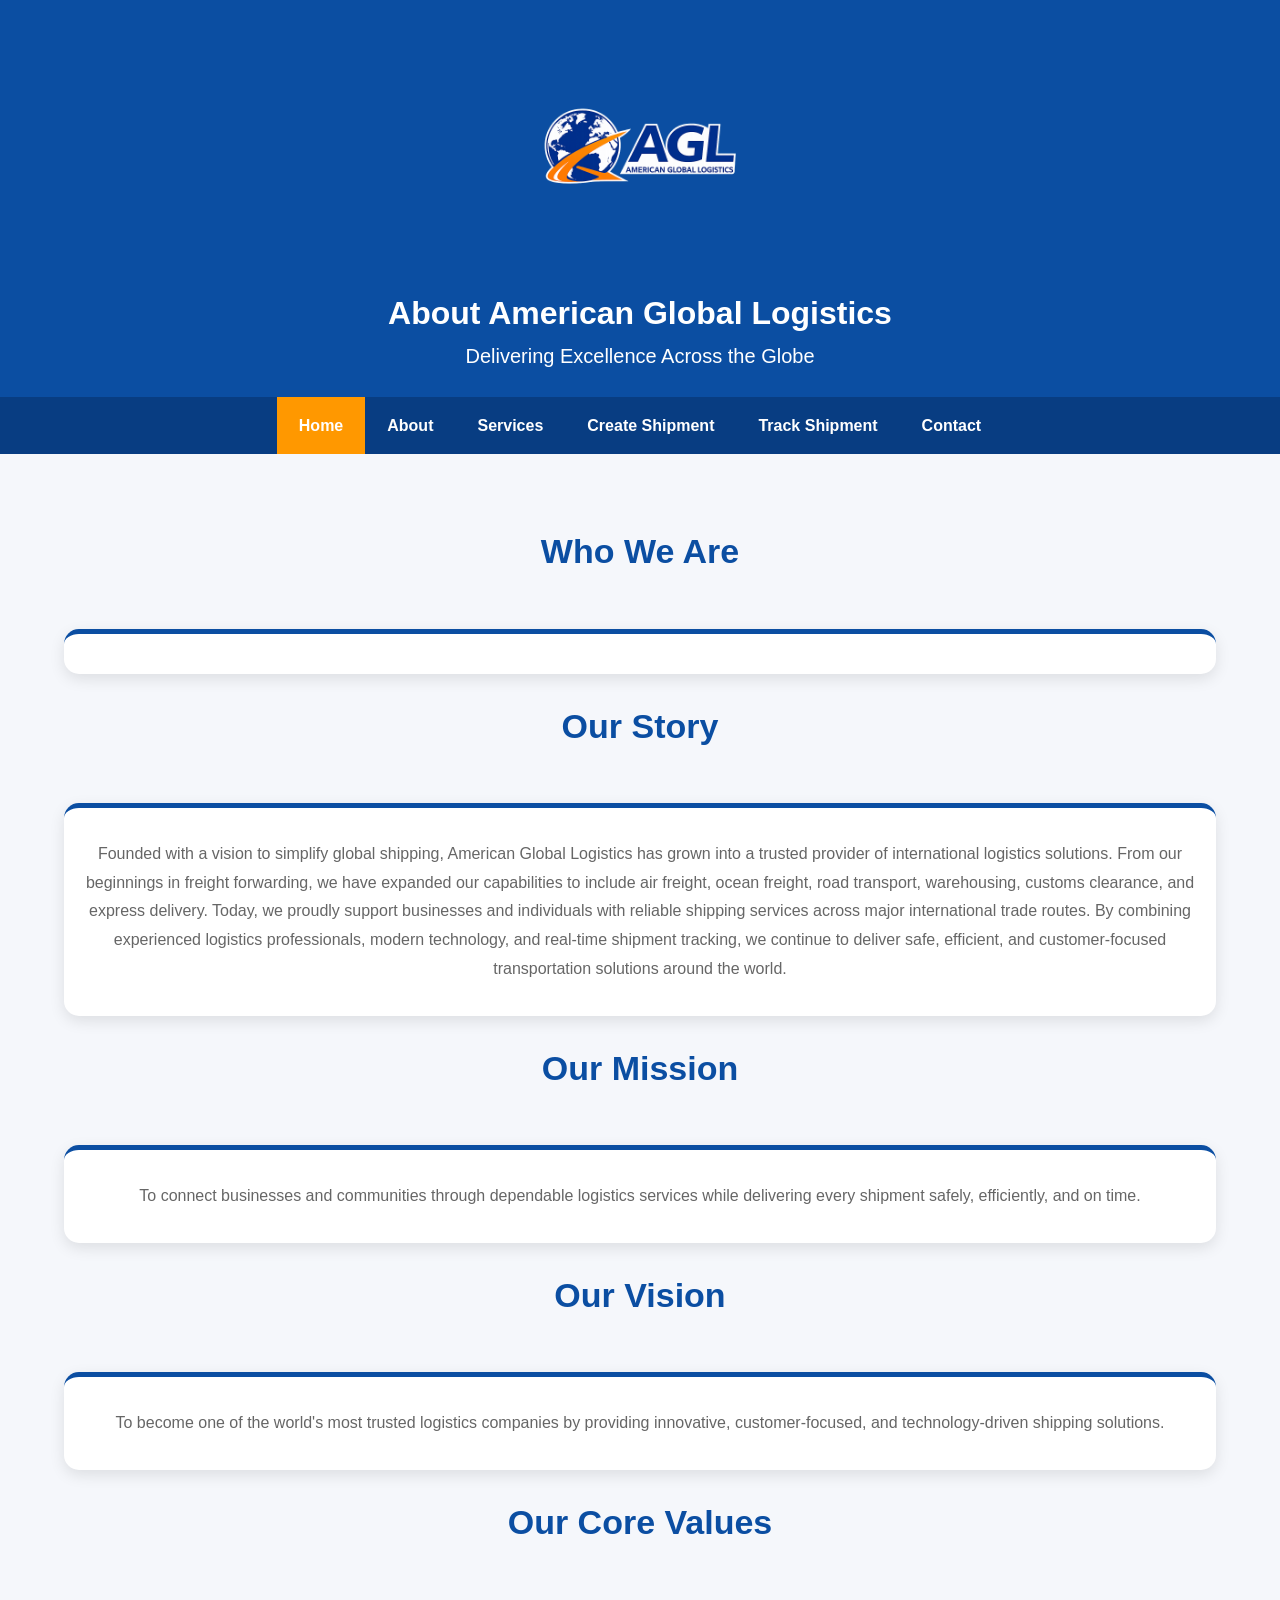
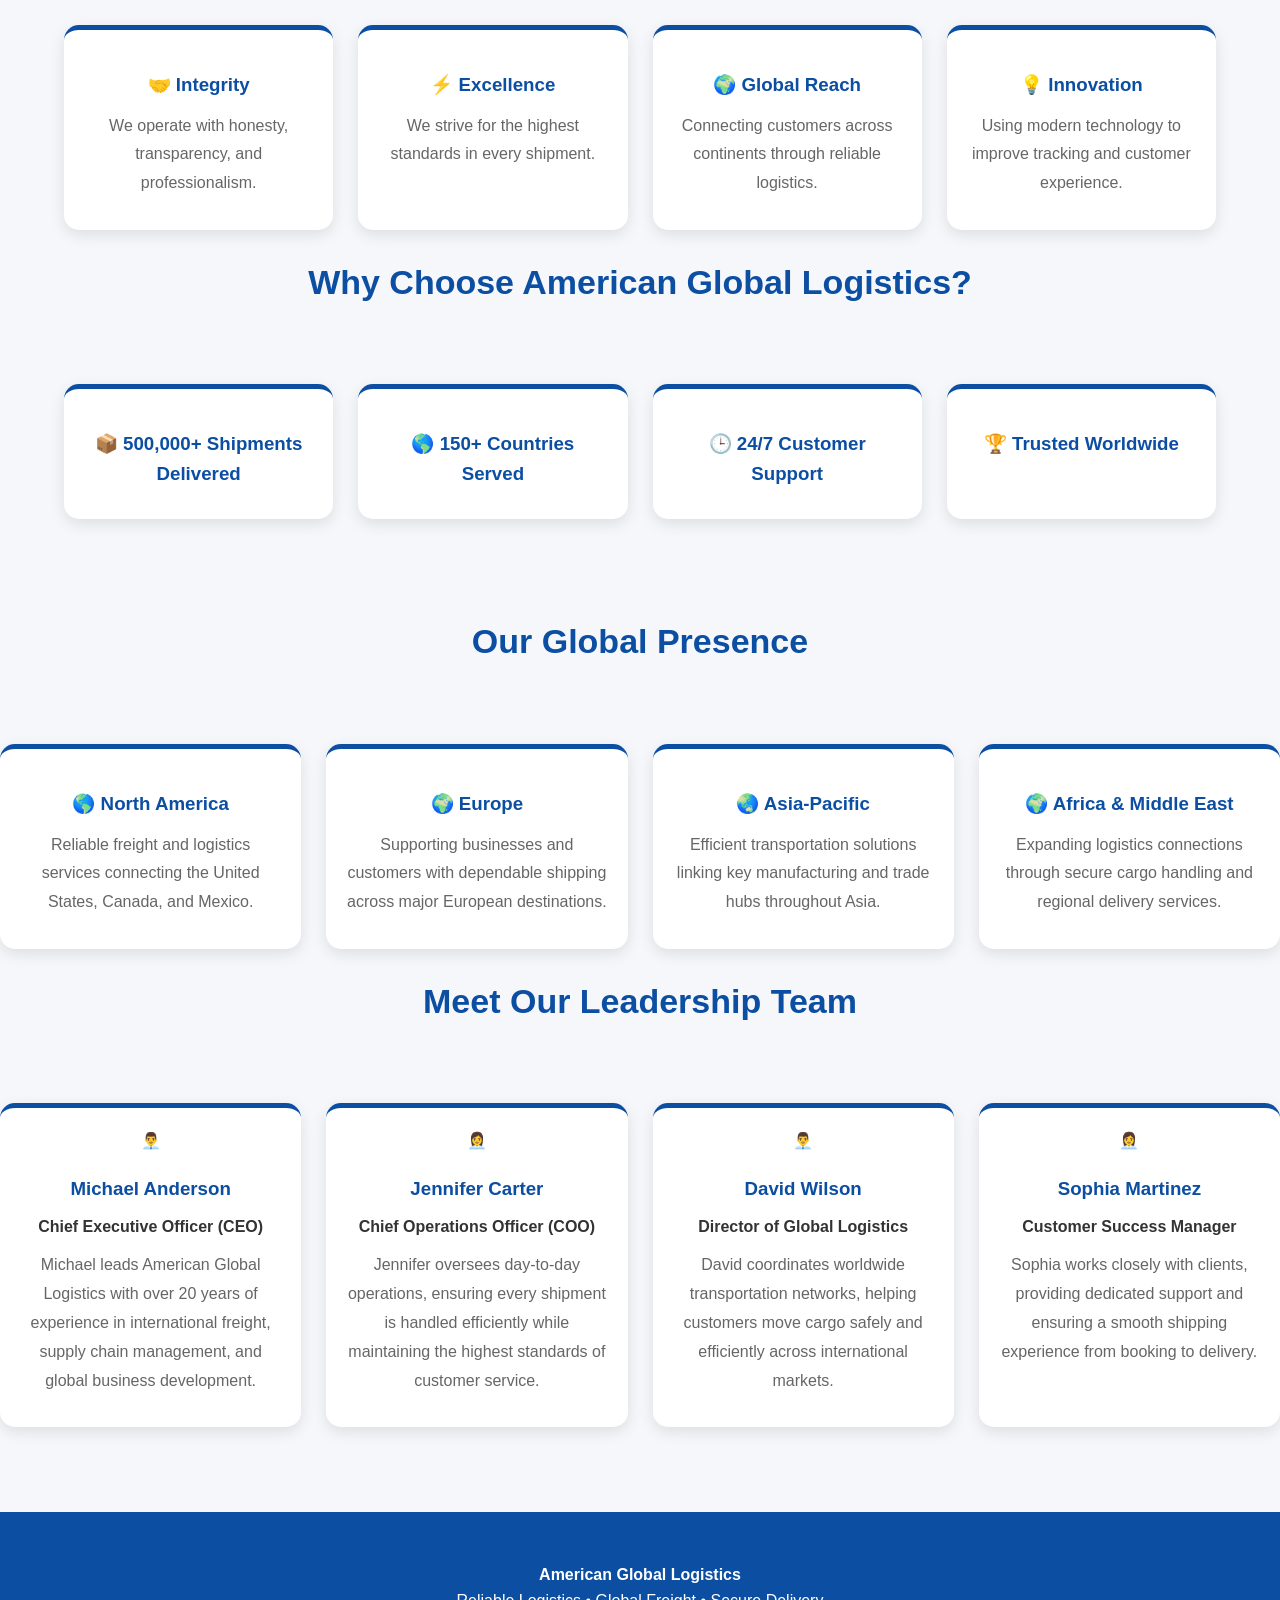
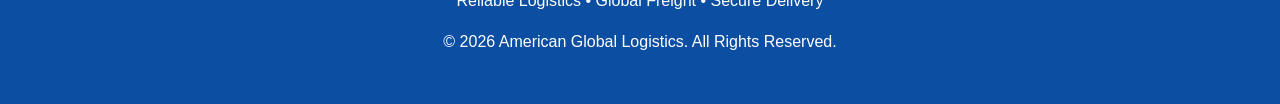
==== commit c4e33a02: "Update about.html" ====
--- a/about.html
+++ b/about.html
@@ -126,6 +126,78 @@
 
 </section>
 
+  <!-- Global Presence -->
+
+<h2 class="section-title">Our Global Presence</h2>
+
+<div class="cards">
+
+    <div class="card">
+        <h3>🌎 North America</h3>
+        <p>Reliable freight and logistics services connecting the United States, Canada, and Mexico.</p>
+    </div>
+
+    <div class="card">
+        <h3>🌍 Europe</h3>
+        <p>Supporting businesses and customers with dependable shipping across major European destinations.</p>
+    </div>
+
+    <div class="card">
+        <h3>🌏 Asia-Pacific</h3>
+        <p>Efficient transportation solutions linking key manufacturing and trade hubs throughout Asia.</p>
+    </div>
+
+    <div class="card">
+        <h3>🌍 Africa & Middle East</h3>
+        <p>Expanding logistics connections through secure cargo handling and regional delivery services.</p>
+    </div>
+
+</div>
+
+  <!-- Leadership Team -->
+
+<h2 class="section-title">Meet Our Leadership Team</h2>
+
+<div class="cards">
+
+    <div class="card">
+        <div class="team-avatar">👨‍💼</div>
+        <h3>Michael Anderson</h3>
+        <h4>Chief Executive Officer (CEO)</h4>
+        <p>
+            Michael leads American Global Logistics with over 20 years of experience in international freight, supply chain management, and global business development.
+        </p>
+    </div>
+
+    <div class="card">
+        <div class="team-avatar">👩‍💼</div>
+        <h3>Jennifer Carter</h3>
+        <h4>Chief Operations Officer (COO)</h4>
+        <p>
+            Jennifer oversees day-to-day operations, ensuring every shipment is handled efficiently while maintaining the highest standards of customer service.
+        </p>
+    </div>
+
+    <div class="card">
+        <div class="team-avatar">👨‍💼</div>
+        <h3>David Wilson</h3>
+        <h4>Director of Global Logistics</h4>
+        <p>
+            David coordinates worldwide transportation networks, helping customers move cargo safely and efficiently across international markets.
+        </p>
+    </div>
+
+    <div class="card">
+        <div class="team-avatar">👩‍💼</div>
+        <h3>Sophia Martinez</h3>
+        <h4>Customer Success Manager</h4>
+        <p>
+            Sophia works closely with clients, providing dedicated support and ensuring a smooth shipping experience from booking to delivery.
+        </p>
+    </div>
+
+</div>
+
 <footer>
 
 <p><strong>American Global Logistics</strong></p>
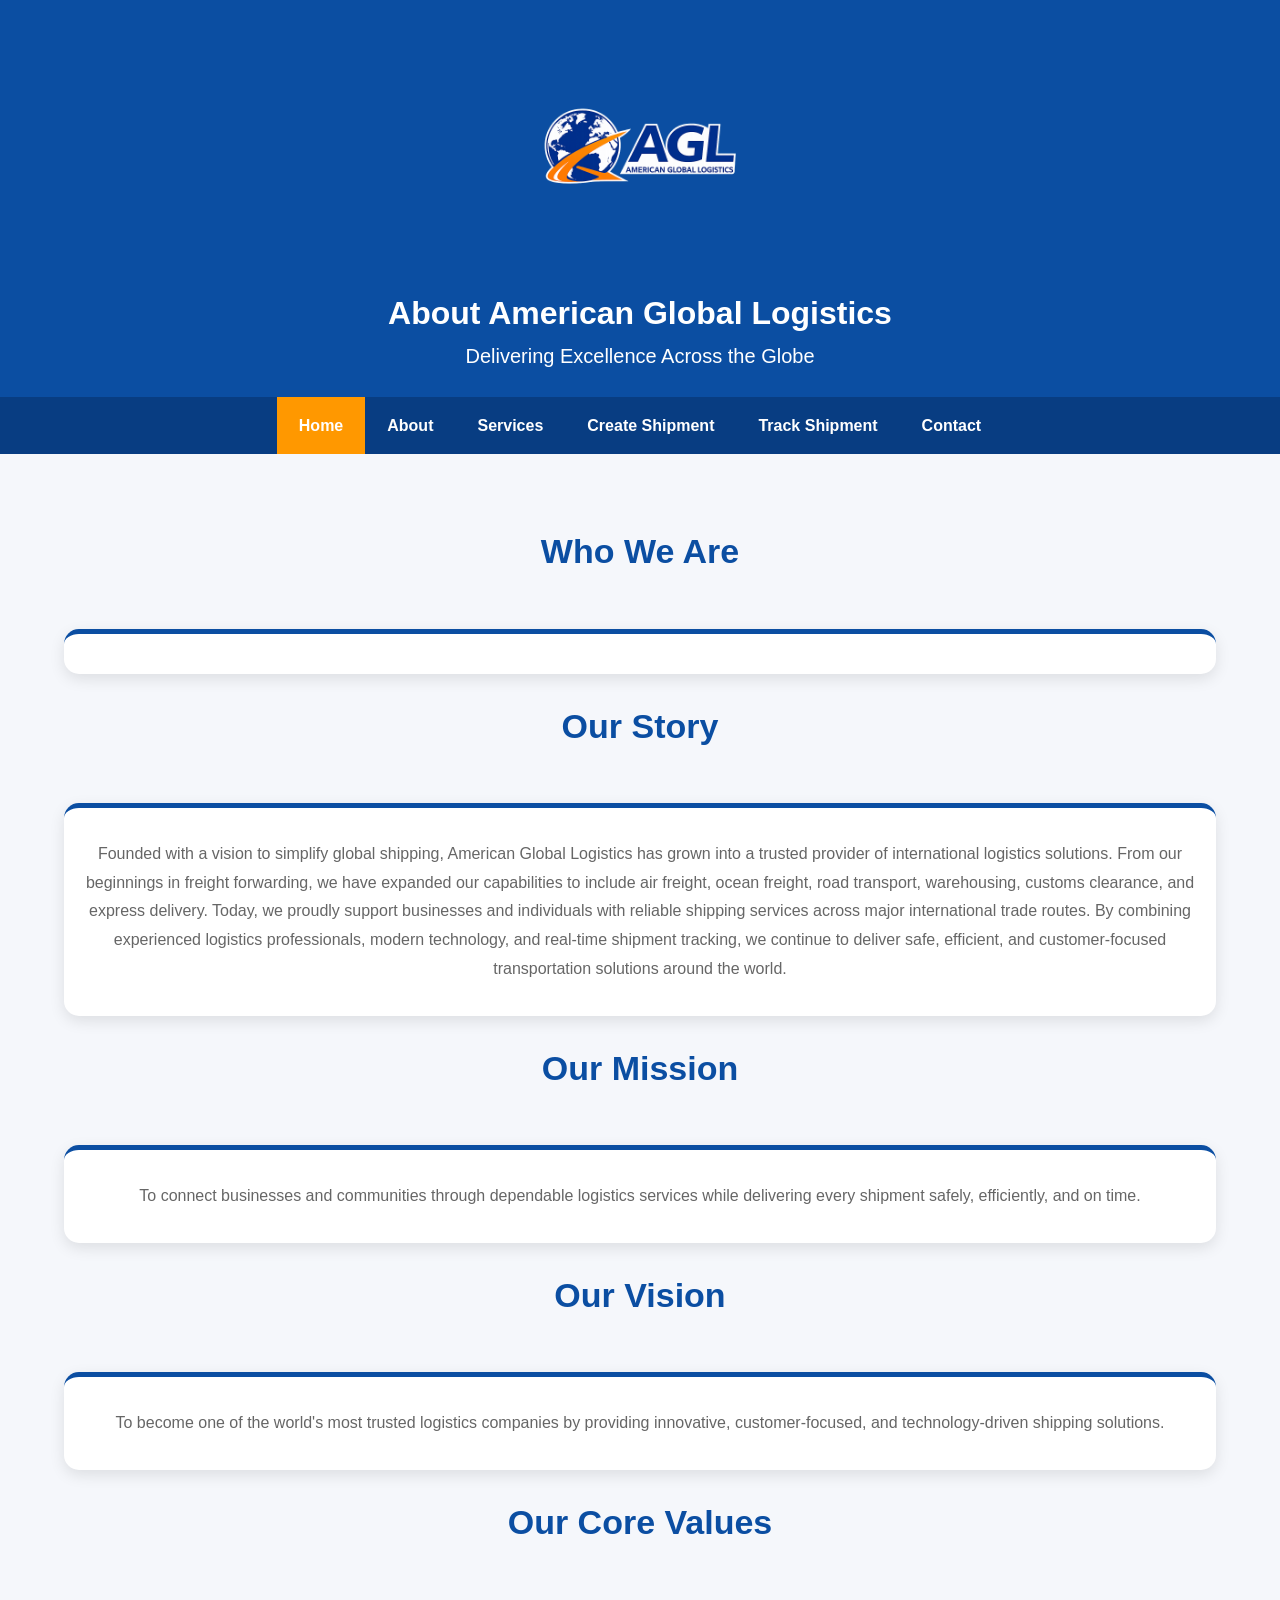
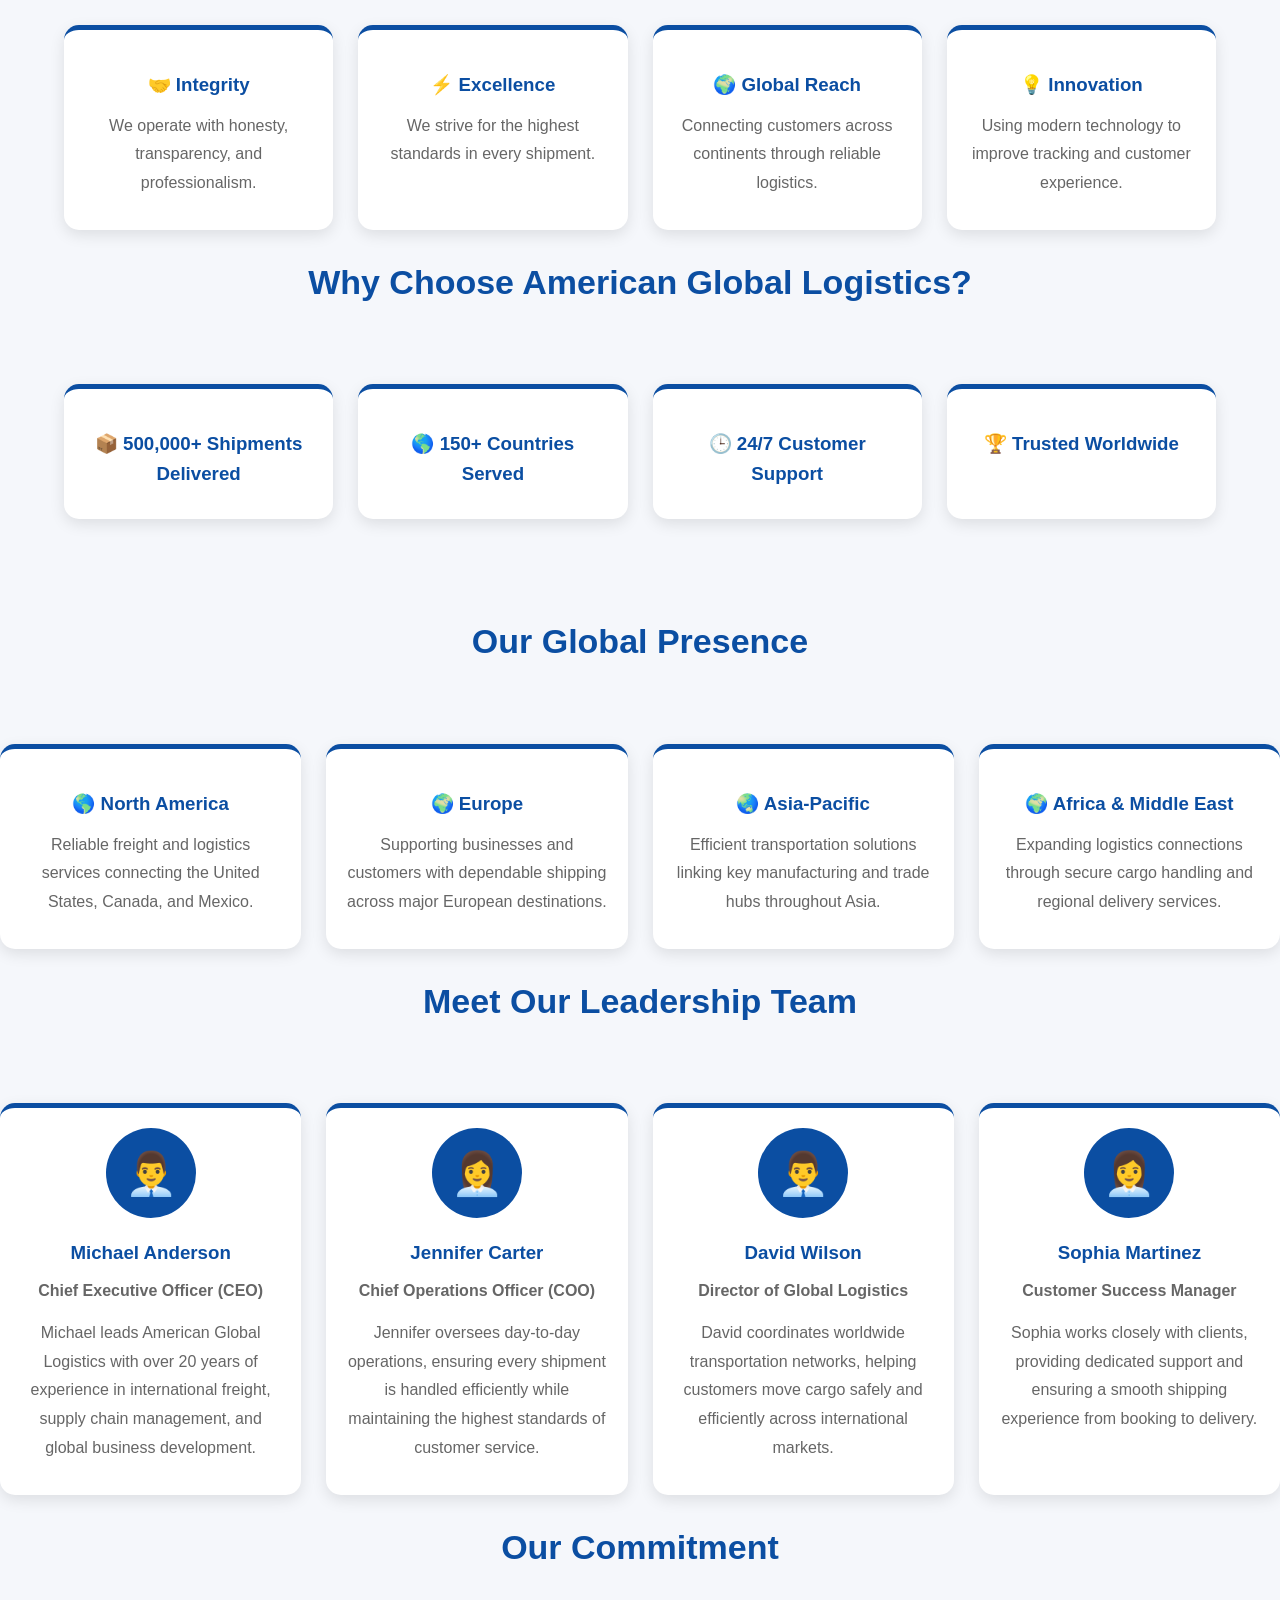
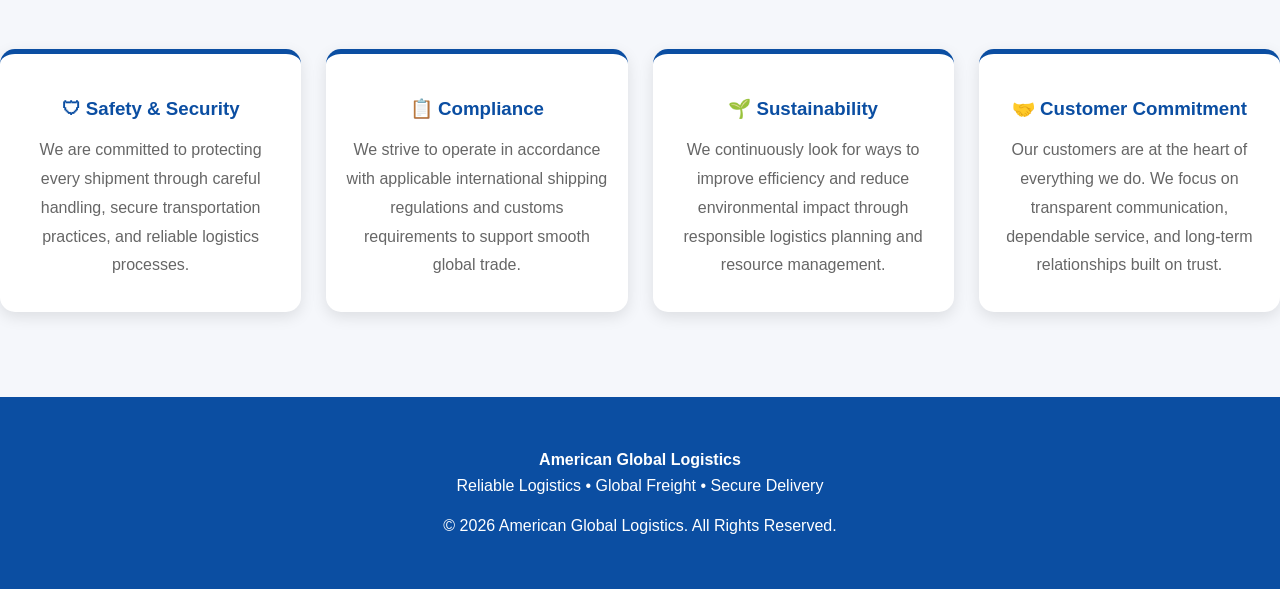
==== commit ac4f3d2c: "Update about.html" ====
--- a/about.html
+++ b/about.html
@@ -198,6 +198,42 @@
 
 </div>
 
+  <!-- Our Commitment -->
+
+<h2 class="section-title">Our Commitment</h2>
+
+<div class="cards">
+
+    <div class="card">
+        <h3>🛡 Safety & Security</h3>
+        <p>
+            We are committed to protecting every shipment through careful handling, secure transportation practices, and reliable logistics processes.
+        </p>
+    </div>
+
+    <div class="card">
+        <h3>📋 Compliance</h3>
+        <p>
+            We strive to operate in accordance with applicable international shipping regulations and customs requirements to support smooth global trade.
+        </p>
+    </div>
+
+    <div class="card">
+        <h3>🌱 Sustainability</h3>
+        <p>
+            We continuously look for ways to improve efficiency and reduce environmental impact through responsible logistics planning and resource management.
+        </p>
+    </div>
+
+    <div class="card">
+        <h3>🤝 Customer Commitment</h3>
+        <p>
+            Our customers are at the heart of everything we do. We focus on transparent communication, dependable service, and long-term relationships built on trust.
+        </p>
+    </div>
+
+          </div>
+
 <footer>
 
 <p><strong>American Global Logistics</strong></p>
--- a/style.css
+++ b/style.css
@@ -969,4 +969,25 @@
     font-size:18px;
     line-height:1.9;
     color:#555;
-}
+   
+}/* Leadership Team */
+
+.team-avatar{
+    width:90px;
+    height:90px;
+    margin:0 auto 20px;
+    border-radius:50%;
+    background:#0b4ea2;
+    color:#fff;
+    display:flex;
+    align-items:center;
+    justify-content:center;
+    font-size:42px;
+}
+
+.card h4{
+    color:#666;
+    margin:10px 0 15px;
+    font-size:16px;
+    font-weight:600;
+}
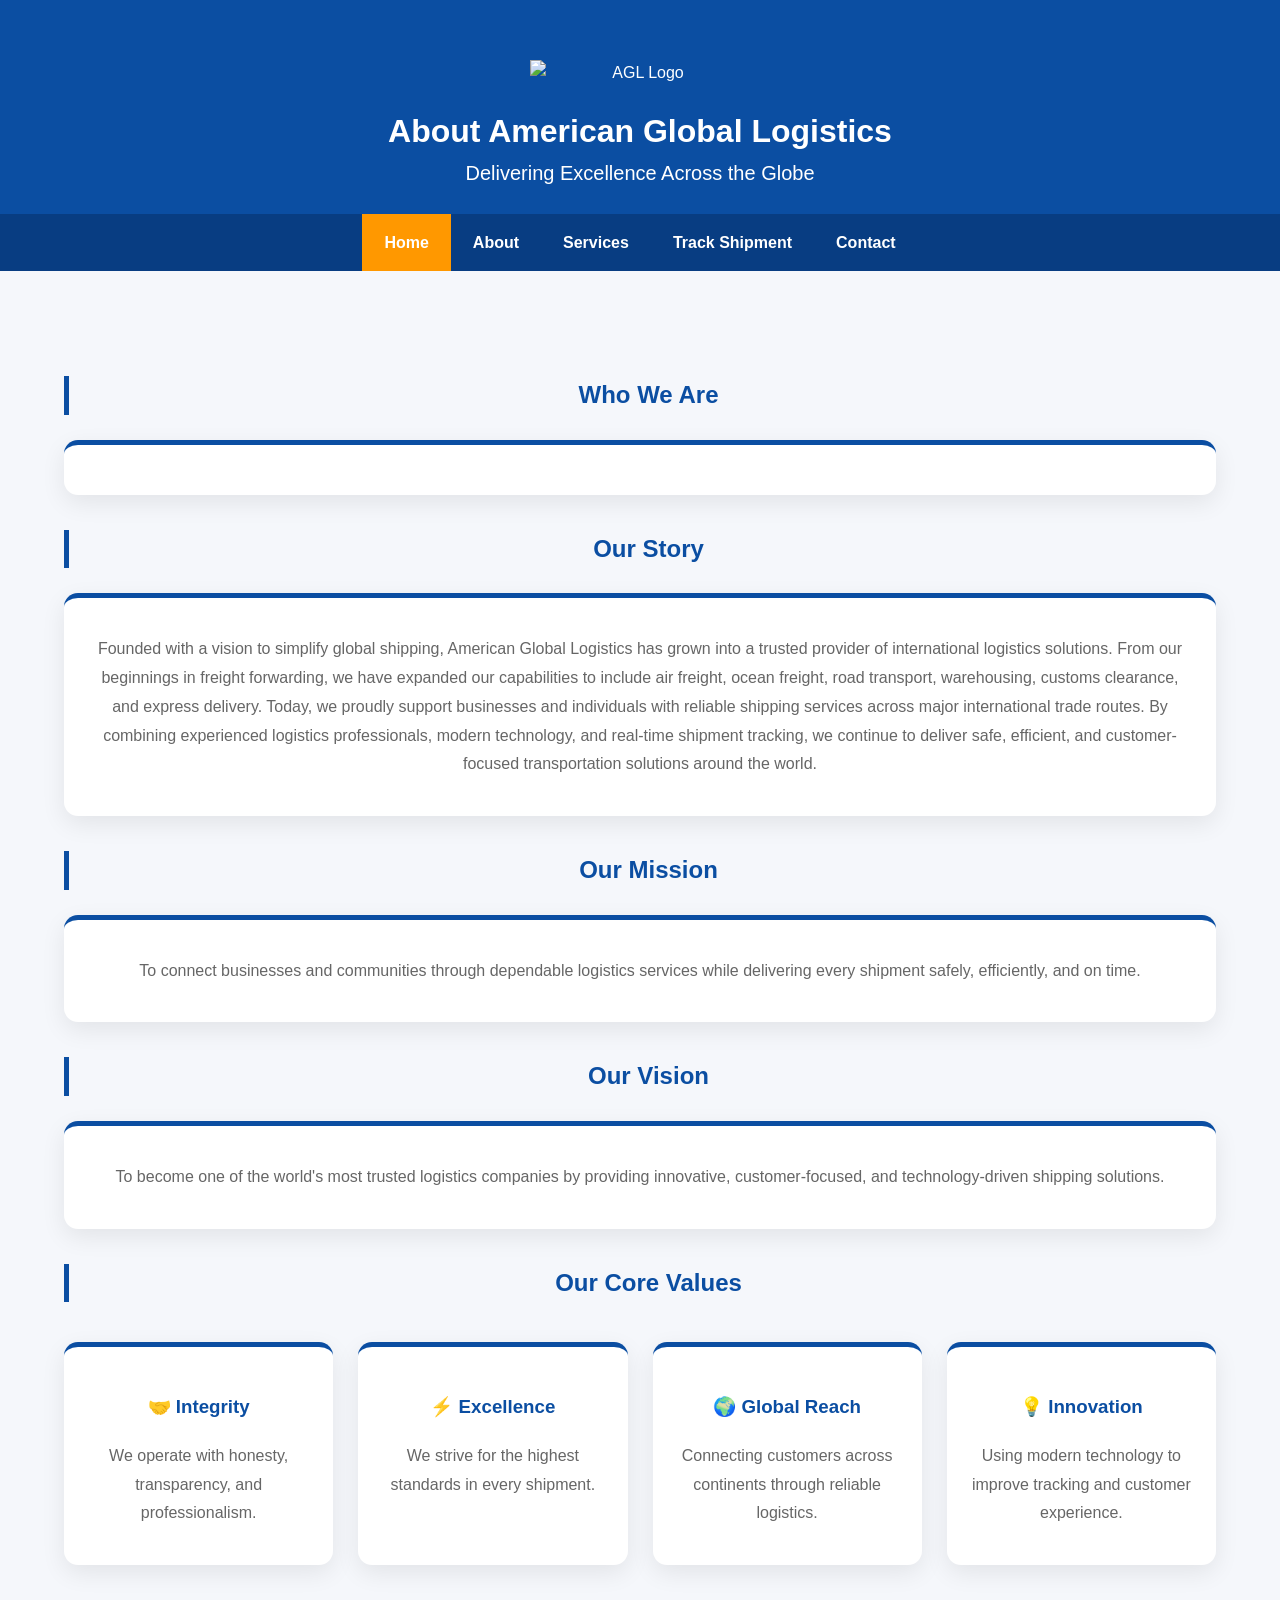
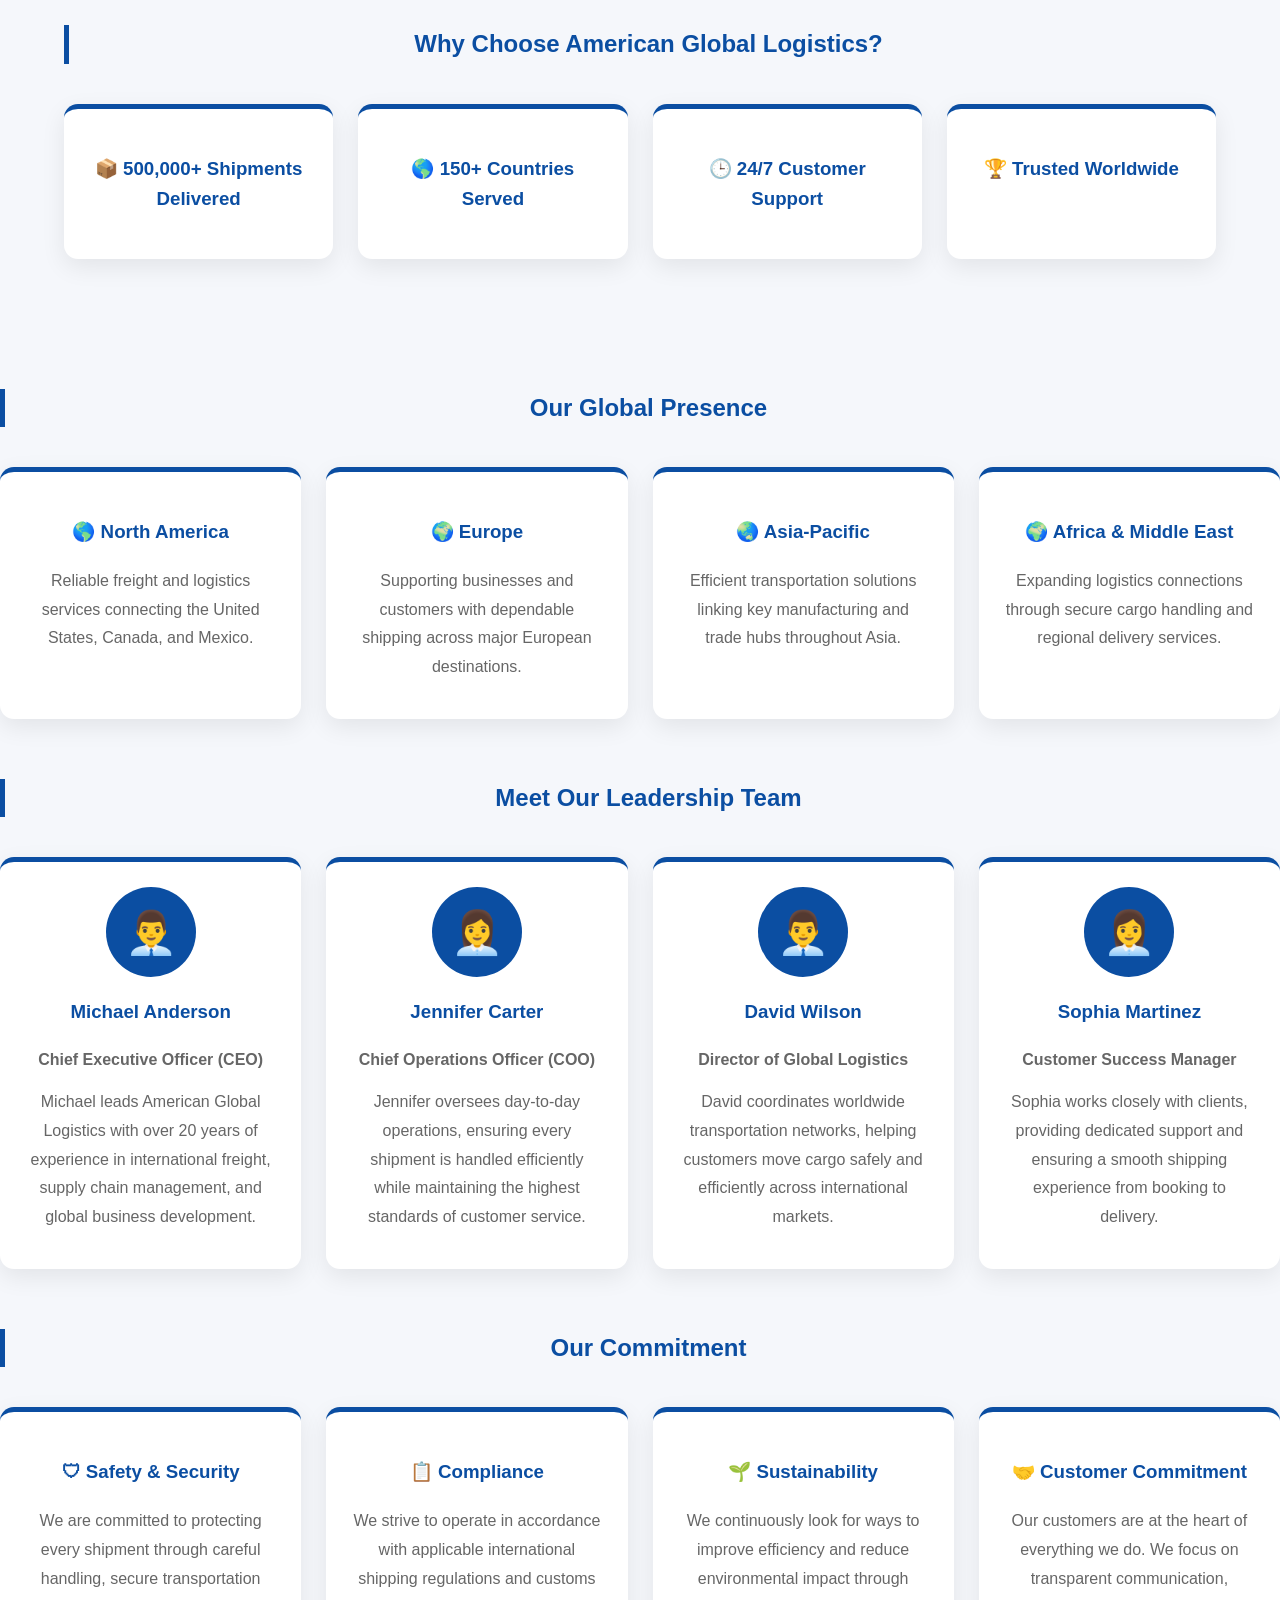
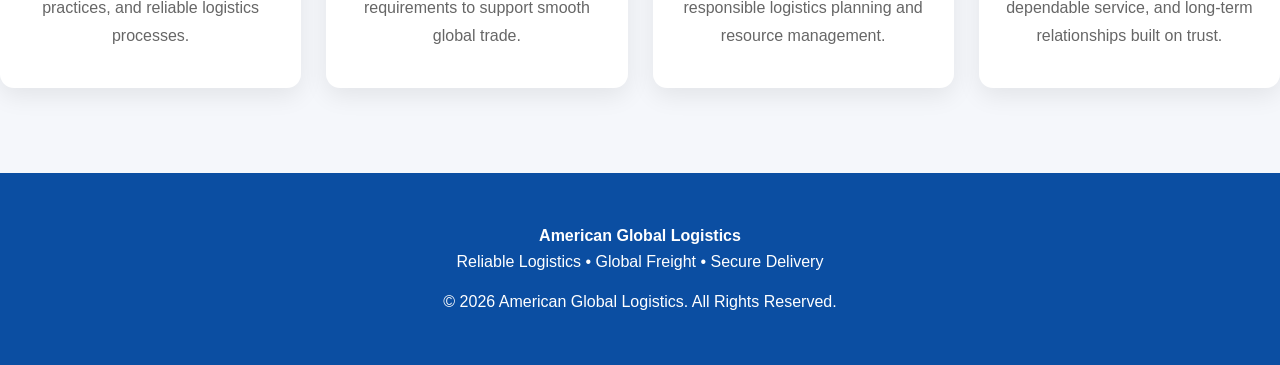
==== commit fb203339: "Update about.html" ====
--- a/about.html
+++ b/about.html
@@ -27,7 +27,6 @@
 <a href="index.html" class="active">Home</a>
 <a href="about.html">About</a>
 <a href="services.html">Services</a>
-<a href="create-shipment.html">Create Shipment</a>
 <a href="track.html">Track Shipment</a>
 <a href="contact.html">Contact</a>
 </nav>
--- a/style.css
+++ b/style.css
@@ -32,7 +32,7 @@
 /* Images */
 
 img{
-    max-width:100%;
+    max-width:60%;
     display:block;
 }
 
@@ -54,10 +54,10 @@
 }
 
 .logo{
-    width:350px;
-    max-width:90%;
-    display:block;
-    margin:0 auto 15px;
+    width: 220px;
+    height: auto;
+    display: block;
+    margin: 20px auto;
 }
 
 .header h1{
@@ -114,10 +114,10 @@
     padding:20px;
 }
 
-.hero-logo{
-    width:130px;
-    margin-bottom:20px;
-    animation:floatLogo 3s ease-in-out infinite;
+.hero-logo {
+    width: 180px;
+    opacity: 0.9;
+    filter: drop-shadow(0 2px 8px rgba(255,255,255,.15));
 }
 
 .hero h1{
@@ -991,3 +991,1144 @@
     font-size:16px;
     font-weight:600;
 }
+
+/* Customer Messages */
+
+.dashboard-section{
+    margin-top:40px;
+    background:white;
+    padding:25px;
+    border-radius:10px;
+    box-shadow:0 4px 12px rgba(0,0,0,.1);
+}
+
+.dashboard-section h2{
+    color:#0b4ea2;
+    margin-bottom:20px;
+}
+
+.shipment-table{
+    width:100%;
+    border-collapse:collapse;
+}
+
+.shipment-table th{
+    background:#0b4ea2;
+    color:white;
+    padding:12px;
+}
+
+.shipment-table td{
+    padding:12px;
+    border-bottom:1px solid #ddd;
+    text-align:center;
+}
+
+.shipment-table button{
+    background:#d32f2f;
+    color:white;
+    border:none;
+    padding:8px 15px;
+    border-radius:5px;
+    cursor:pointer;
+}
+
+#languageSelect{
+    margin-left:20px;
+    padding:8px 12px;
+    border-radius:5px;
+    border:none;
+    font-size:14px;
+    cursor:pointer;
+   }
+
+@media print {
+
+    body{
+        margin:0;
+        padding:0;
+        background:#fff;
+    }
+
+    nav,
+    .navbar,
+    form,
+    button:not(.print-btn),
+    .header p,
+    footer{
+        display:none !important;
+    }
+
+    #receipt{
+        display:block !important;
+        page-break-inside:avoid;
+        break-inside:avoid;
+    }
+
+    #receipt *{
+        page-break-inside:avoid;
+        break-inside:avoid;
+    }
+
+    table{
+        page-break-inside:avoid;
+    }
+
+}
+
+@media print {
+    body * {
+        visibility: hidden;
+    }
+
+    #receipt, #receipt * {
+        visibility: visible;
+    }
+
+    #receipt {
+        position: absolute;
+        left: 0;
+        top: 0;
+        width: 100%;
+    }
+}
+
+#receipt{
+    position: relative;
+}
+
+.receipt-stamp{
+    position: absolute;
+    right: 40px;
+    bottom: 120px;
+    opacity: 0.22;
+    transform: rotate(-18deg);
+    pointer-events: none;
+}
+
+.receipt-stamp img{
+    width: 160px;
+    height: 160px;
+}
+
+/* ==========================
+   SHIPPING QUOTE FORM
+========================== */
+
+#quoteForm{
+
+max-width:700px;
+margin:40px auto;
+display:flex;
+flex-direction:column;
+gap:20px;
+
+}
+
+#quoteForm input,
+#quoteForm select,
+#quoteForm textarea{
+
+width:100%;
+padding:15px;
+font-size:16px;
+border:1px solid #ccc;
+border-radius:8px;
+outline:none;
+transition:.3s;
+box-sizing:border-box;
+
+}
+
+#quoteForm input:focus,
+#quoteForm select:focus,
+#quoteForm textarea:focus{
+
+border-color:#0b4ea2;
+box-shadow:0 0 8px rgba(11,78,162,.2);
+
+}
+
+#quoteForm textarea{
+
+resize:vertical;
+min-height:150px;
+
+}
+
+.quote-btn{
+
+background:#0b4ea2;
+color:#fff;
+border:none;
+padding:16px;
+font-size:18px;
+font-weight:bold;
+border-radius:8px;
+cursor:pointer;
+transition:.3s;
+
+}
+
+.quote-btn:hover{
+
+background:#083b80;
+
+}
+
+/* ==========================================
+   SHIPMENT PROGRESS BAR
+========================================== */
+
+.progress {
+    width: 100%;
+    height: 30px;
+    background: #e5e7eb;
+    border-radius: 15px;
+    overflow: hidden;
+    margin: 15px 0;
+}
+
+.progress-bar {
+    width: 0%;
+    height: 30px;
+    background: #0b4ea2;
+    color: #ffffff !important;
+
+    display: flex;
+    align-items: center;
+    justify-content: center;
+
+    font-size: 14px !important;
+    font-weight: 700;
+    line-height: 30px;
+
+    white-space: nowrap;
+    text-align: center;
+
+    transition: width 0.5s ease;
+   }
+
+/* ==========================================
+   PREMIUM SHIPMENT STATUS
+========================================== */
+
+.shipment-status-card{
+    overflow:hidden;
+}
+
+.status-header{
+    display:flex;
+    justify-content:space-between;
+    align-items:center;
+    gap:15px;
+    margin-bottom:25px;
+}
+
+.status-header h2{
+    margin:5px 0 0;
+    text-align:left;
+}
+
+.status-label{
+    font-size:12px;
+    font-weight:bold;
+    color:#777;
+    letter-spacing:1px;
+}
+
+.status-live{
+    display:flex;
+    align-items:center;
+    gap:7px;
+    background:#e8f5e9;
+    color:#2e7d32;
+    padding:7px 12px;
+    border-radius:20px;
+    font-size:12px;
+    font-weight:bold;
+}
+
+.live-dot{
+    width:8px;
+    height:8px;
+    background:#28a745;
+    border-radius:50%;
+    animation:pulse 1.5s infinite;
+}
+
+.main-status{
+    display:flex;
+    align-items:center;
+    gap:18px;
+    background:#f4f8ff;
+    border-radius:12px;
+    padding:20px;
+    border-left:5px solid #0b4ea2;
+    margin-bottom:20px;
+}
+
+.status-icon{
+    width:55px;
+    height:55px;
+    border-radius:50%;
+    background:#0b4ea2;
+    display:flex;
+    align-items:center;
+    justify-content:center;
+    font-size:27px;
+    flex-shrink:0;
+}
+
+.status-value{
+    font-size:24px;
+    font-weight:bold;
+    color:#0b4ea2;
+}
+
+.status-main-content p{
+    margin:4px 0 0;
+    color:#666;
+    font-size:15px;
+}
+
+.status-info-grid{
+    display:grid;
+    grid-template-columns:repeat(2,1fr);
+    gap:15px;
+}
+
+.status-info-box{
+    background:#f8f9fc;
+    padding:16px;
+    border-radius:10px;
+    border:1px solid #e6eaf0;
+}
+
+.status-info-label{
+    display:block;
+    color:#777;
+    font-size:11px;
+    font-weight:bold;
+    margin-bottom:7px;
+    letter-spacing:.4px;
+}
+
+.status-info-box strong{
+    display:block;
+    color:#333;
+    font-size:16px;
+}
+
+@media(max-width:600px){
+
+    .status-header{
+        align-items:flex-start;
+    }
+
+    .status-header h2{
+        font-size:22px;
+    }
+
+    .main-status{
+        padding:16px;
+    }
+
+    .status-value{
+        font-size:20px;
+    }
+
+    .status-info-grid{
+        grid-template-columns:1fr;
+    }
+
+   }
+
+/* ==========================================
+   PREMIUM SHIPMENT DETAILS
+========================================== */
+
+.details-grid{
+    display:grid;
+    grid-template-columns:repeat(2,1fr);
+    gap:15px;
+}
+
+.detail-box{
+    background:#f8f9fc;
+    border:1px solid #e5e9ef;
+    border-radius:10px;
+    padding:16px;
+    transition:.3s;
+}
+
+.detail-box:hover{
+    transform:translateY(-3px);
+    box-shadow:0 6px 15px rgba(0,0,0,.08);
+}
+
+.detail-box span{
+    display:block;
+    font-size:11px;
+    font-weight:bold;
+    color:#777;
+    letter-spacing:.5px;
+    margin-bottom:7px;
+}
+
+.detail-box strong{
+    display:block;
+    color:#0b4ea2;
+    font-size:16px;
+    word-break:break-word;
+}
+
+@media(max-width:600px){
+
+    .details-grid{
+        grid-template-columns:1fr;
+    }
+
+}
+
+/* ==========================================
+   PREMIUM LIVE SHIPMENT MAP
+========================================== */
+
+.live-map-card{
+    overflow:hidden;
+}
+
+.map-header{
+    display:flex;
+    justify-content:space-between;
+    align-items:center;
+    gap:15px;
+    margin-bottom:8px;
+}
+
+.map-header h2{
+    margin:5px 0 0;
+    text-align:left;
+}
+
+.map-label{
+    font-size:12px;
+    font-weight:bold;
+    color:#777;
+    letter-spacing:1px;
+}
+
+.map-live{
+    display:flex;
+    align-items:center;
+    gap:7px;
+    background:#e8f5e9;
+    color:#2e7d32;
+    padding:7px 12px;
+    border-radius:20px;
+    font-size:12px;
+    font-weight:bold;
+}
+
+.map-description{
+    color:#666;
+    font-size:15px;
+    margin-bottom:18px !important;
+}
+
+.live-map-card #map{
+    width:100%;
+    height:500px;
+    border-radius:12px;
+    border:2px solid #0b4ea2;
+    overflow:hidden;
+}
+
+.map-legend{
+    display:flex;
+    justify-content:center;
+    flex-wrap:wrap;
+    gap:25px;
+    margin-top:18px;
+    padding-top:15px;
+    border-top:1px solid #eee;
+}
+
+.legend-item{
+    display:flex;
+    align-items:center;
+    gap:7px;
+    font-size:13px;
+    color:#555;
+    font-weight:bold;
+}
+
+.legend-dot{
+    width:12px;
+    height:12px;
+    border-radius:50%;
+    display:inline-block;
+}
+
+.origin-dot{
+    background:#28a745;
+}
+
+.route-dot{
+    background:#0b4ea2;
+}
+
+.destination-dot{
+    background:#d32f2f;
+}
+
+@media(max-width:600px){
+
+    .map-header{
+        align-items:flex-start;
+    }
+
+    .map-header h2{
+        font-size:22px;
+    }
+
+    .live-map-card #map{
+        height:380px;
+    }
+
+    .map-legend{
+        gap:12px;
+        justify-content:flex-start;
+    }
+
+}
+
+
+/* ==========================================
+   PREMIUM LIVE VEHICLE
+========================================== */
+
+.vehicle-card{
+    overflow:hidden;
+}
+
+.vehicle-header{
+    display:flex;
+    justify-content:space-between;
+    align-items:center;
+    gap:15px;
+    margin-bottom:20px;
+}
+
+.vehicle-header h2{
+    margin:5px 0 0;
+    text-align:left;
+}
+
+.vehicle-label{
+    font-size:12px;
+    font-weight:bold;
+    color:#777;
+    letter-spacing:1px;
+}
+
+.vehicle-live{
+    display:flex;
+    align-items:center;
+    gap:7px;
+    background:#e8f5e9;
+    color:#2e7d32;
+    padding:7px 12px;
+    border-radius:20px;
+    font-size:12px;
+    font-weight:bold;
+}
+
+.vehicle-main{
+    display:flex;
+    align-items:center;
+    gap:15px;
+    background:#f4f8ff;
+    border-left:5px solid #0b4ea2;
+    border-radius:12px;
+    padding:18px;
+    margin-bottom:18px;
+}
+
+.vehicle-icon{
+    width:55px;
+    height:55px;
+    border-radius:50%;
+    background:#0b4ea2;
+    display:flex;
+    align-items:center;
+    justify-content:center;
+    font-size:28px;
+}
+
+.vehicle-small-label{
+    display:block;
+    font-size:11px;
+    color:#777;
+    font-weight:bold;
+    letter-spacing:.5px;
+    margin-bottom:4px;
+}
+
+.vehicle-main strong{
+    display:block;
+    font-size:21px;
+    color:#0b4ea2;
+}
+
+.vehicle-grid{
+    display:grid;
+    grid-template-columns:repeat(2,1fr);
+    gap:15px;
+}
+
+.vehicle-info-box{
+    background:#f8f9fc;
+    border:1px solid #e5e9ef;
+    border-radius:10px;
+    padding:16px;
+}
+
+.vehicle-info-box span{
+    display:block;
+    font-size:11px;
+    color:#777;
+    font-weight:bold;
+    letter-spacing:.5px;
+    margin-bottom:7px;
+}
+
+.vehicle-info-box strong{
+    display:block;
+    color:#333;
+    font-size:16px;
+    word-break:break-word;
+}
+
+@media(max-width:600px){
+
+    .vehicle-header{
+        align-items:flex-start;
+    }
+
+    .vehicle-header h2{
+        font-size:21px;
+    }
+
+    .vehicle-grid{
+        grid-template-columns:1fr;
+    }
+
+}
+
+
+/* ==========================================
+   PREMIUM SHIPMENT HISTORY
+========================================== */
+
+.history-card{
+    overflow:hidden;
+}
+
+.history-header{
+    display:flex;
+    justify-content:space-between;
+    align-items:center;
+    gap:15px;
+    margin-bottom:8px;
+}
+
+.history-header h2{
+    margin:5px 0 0;
+    text-align:left;
+}
+
+.history-label{
+    font-size:12px;
+    font-weight:bold;
+    color:#777;
+    letter-spacing:1px;
+}
+
+.history-count{
+    background:#e8f5e9;
+    color:#2e7d32;
+    padding:7px 12px;
+    border-radius:20px;
+    font-size:11px;
+    font-weight:bold;
+}
+
+.history-description{
+    color:#666;
+    font-size:15px;
+    margin-bottom:25px !important;
+}
+
+.shipment-history{
+    position:relative;
+    padding-left:10px;
+}
+
+.shipment-history::before{
+    content:"";
+    position:absolute;
+    left:25px;
+    top:10px;
+    bottom:10px;
+    width:3px;
+    background:#dbe3ee;
+}
+
+.shipment-history .timeline-item{
+    position:relative;
+    display:block;
+    margin:0 0 25px;
+    padding:0 0 0 60px;
+    border-left:none;
+    animation:historySlide .5s ease both;
+}
+
+.shipment-history .timeline-item:last-child{
+    margin-bottom:0;
+}
+
+.shipment-history .timeline-icon{
+    position:absolute;
+    left:0;
+    top:0;
+    width:50px;
+    height:50px;
+    border-radius:50%;
+    background:#0b4ea2;
+    color:#fff;
+    display:flex;
+    align-items:center;
+    justify-content:center;
+    font-size:20px;
+    border:4px solid #fff;
+    box-shadow:0 2px 8px rgba(0,0,0,.15);
+    z-index:2;
+}
+
+.shipment-history .timeline-title{
+    background:#f4f8ff;
+    border-radius:10px 10px 0 0;
+    padding:12px 15px 5px;
+    font-size:17px;
+    font-weight:bold;
+    color:#0b4ea2;
+    margin:0;
+}
+
+.shipment-history .timeline-location{
+    background:#f4f8ff;
+    padding:2px 15px;
+    margin:0;
+    color:#555;
+    font-size:14px;
+}
+
+.shipment-history .timeline-time{
+    background:#f4f8ff;
+    border-radius:0 0 10px 10px;
+    padding:5px 15px 12px;
+    margin:0;
+    color:#888;
+    font-size:13px;
+}
+
+@keyframes historySlide{
+
+    from{
+        opacity:0;
+        transform:translateX(20px);
+    }
+
+    to{
+        opacity:1;
+        transform:translateX(0);
+    }
+
+}
+
+@media(max-width:600px){
+
+    .history-header{
+        align-items:flex-start;
+    }
+
+    .history-header h2{
+        font-size:21px;
+    }
+
+    .shipment-history .timeline-item{
+        padding-left:58px;
+    }
+
+}
+
+.tracking-search-card{
+    overflow:hidden;
+}
+
+.tracking-search-header{
+    display:flex;
+    justify-content:space-between;
+    align-items:center;
+    gap:15px;
+    margin-bottom:8px;
+}
+
+.tracking-search-header h2{
+    margin:5px 0 0;
+    text-align:left;
+}
+
+.tracking-label{
+    font-size:12px;
+    font-weight:bold;
+    color:#777;
+    letter-spacing:1px;
+}
+
+.tracking-icon{
+    width:50px;
+    height:50px;
+    border-radius:50%;
+    background:#f4f8ff;
+    display:flex;
+    align-items:center;
+    justify-content:center;
+    font-size:23px;
+    flex-shrink:0;
+}
+
+.tracking-description{
+    color:#666;
+    font-size:15px;
+    margin-bottom:18px !important;
+}
+
+.tracking-error{
+    margin-top:15px;
+    padding:14px 16px;
+    border-radius:10px;
+    background:#fff3f3;
+    border-left:5px solid #d32f2f;
+    color:#b71c1c;
+    font-size:14px;
+    font-weight:bold;
+}
+
+@media(max-width:600px){
+    .tracking-search-header{
+        align-items:flex-start;
+    }
+
+    .tracking-search-header h2{
+        font-size:22px;
+    }
+
+    .tracking-icon{
+        width:45px;
+        height:45px;
+        font-size:20px;
+    }
+}
+
+/* ==========================================
+   PROFESSIONAL TRACKING DASHBOARD
+========================================== */
+
+#trackingDashboard{
+    background:linear-gradient(135deg,#0b4ea2,#1565c0);
+    color:#fff;
+    border-radius:18px;
+    padding:30px;
+    margin-bottom:30px;
+    box-shadow:0 12px 35px rgba(0,0,0,.18);
+}
+
+#trackingDashboard h2{
+    color:#fff;
+    text-align:center;
+    margin-bottom:25px;
+}
+
+#trackingDashboard .info-grid{
+    display:grid;
+    grid-template-columns:repeat(auto-fit,minmax(220px,1fr));
+    gap:20px;
+}
+
+#trackingDashboard .info-box{
+    background:rgba(255,255,255,.12);
+    border:1px solid rgba(255,255,255,.25);
+    border-radius:15px;
+    padding:18px;
+    transition:.3s;
+}
+
+#trackingDashboard .info-box:hover{
+    transform:translateY(-5px);
+    background:rgba(255,255,255,.18);
+}
+
+#trackingDashboard h4{
+    color:#ffd54f;
+    margin-bottom:10px;
+    font-size:15px;
+    text-transform:uppercase;
+    letter-spacing:1px;
+}
+
+#trackingDashboard p{
+    color:#fff;
+    font-size:18px;
+    font-weight:bold;
+}
+
+#dashboardProgress{
+    background:#ff9800;
+}
+
+#shipmentNotification{
+    font-size:18px;
+    font-weight:600;
+    text-align:center;
+    color:#0b4ea2;
+}
+
+#deliveryProofCard{
+    border-left:6px solid #28a745;
+}
+
+#deliveryProofCard h2{
+    color:#28a745;
+}
+
+.dashboard-title{
+    color:#0b4ea2;
+    margin-bottom:20px;
+    text-align:center;
+}
+
+.info-box{
+    background:#fff;
+    border-left:5px solid #0b4ea2;
+    border-radius:12px;
+    padding:18px;
+    box-shadow:0 5px 15px rgba(0,0,0,.08);
+    transition:.3s;
+}
+
+.info-box:hover{
+    transform:translateY(-5px);
+    box-shadow:0 10px 25px rgba(0,0,0,.15);
+}
+
+.info-box h4{
+    color:#0b4ea2;
+    margin-bottom:10px;
+}
+
+.info-box p{
+    font-size:17px;
+    font-weight:600;
+    color:#333;
+}
+
+.dashboard-actions{
+    display:flex;
+    gap:15px;
+    flex-wrap:wrap;
+    margin-top:20px;
+}
+
+.action-btn{
+    flex:1;
+    min-width:180px;
+    background:#0b4ea2;
+    color:#fff;
+    border:none;
+    padding:14px;
+    border-radius:8px;
+    font-size:16px;
+    font-weight:bold;
+    cursor:pointer;
+    transition:.3s;
+}
+
+.action-btn:hover{
+    background:#083b80;
+    transform:translateY(-2px);
+}
+
+.top-nav{
+display:flex;
+justify-content:space-around;
+align-items:center;
+background:#0b4ea2;
+padding:14px;
+border-radius:14px;
+margin:20px;
+box-shadow:0 8px 20px rgba(0,0,0,.15);
+}
+
+.top-nav a{
+color:white;
+text-decoration:none;
+font-weight:600;
+font-size:15px;
+transition:.3s;
+}
+
+.top-nav a:hover{
+transform:scale(1.08);
+opacity:.9;
+}
+
+/* ======================================
+   CREATE SHIPMENT PROFESSIONAL DESIGN
+====================================== */
+
+.create-container{
+    max-width:1100px;
+    margin:auto;
+}
+
+.section-title{
+    color:#0b4ea2;
+    margin:35px 0 15px;
+    border-left:5px solid #0b4ea2;
+    padding-left:12px;
+    font-size:24px;
+}
+
+.card{
+    background:#fff;
+    padding:25px;
+    border-radius:14px;
+    box-shadow:0 8px 25px rgba(0,0,0,.08);
+    margin-bottom:25px;
+}
+
+.card h3{
+    margin-bottom:20px;
+    color:#0b4ea2;
+}
+
+input,
+textarea,
+select{
+
+    width:100%;
+    padding:15px;
+    border:1px solid #d8d8d8;
+    border-radius:8px;
+    font-size:15px;
+    margin-bottom:15px;
+    transition:.3s;
+
+}
+
+input:focus,
+textarea:focus,
+select:focus{
+
+    outline:none;
+    border-color:#0b4ea2;
+    box-shadow:0 0 8px rgba(11,78,162,.2);
+
+}
+
+button[type="submit"]{
+
+    background:#0b4ea2;
+    color:white;
+    border:none;
+    border-radius:8px;
+    padding:16px;
+    font-size:17px;
+    font-weight:bold;
+    transition:.3s;
+
+}
+
+button[type="submit"]:hover{
+
+    background:#083a79;
+    transform:translateY(-2px);
+
+}
+
+/* ======================================
+   TWO-COLUMN FORM LAYOUT
+====================================== */
+
+@media (min-width: 900px){
+
+    #shipmentForm{
+
+        display:grid;
+        grid-template-columns:1fr 1fr;
+        gap:25px;
+
+    }
+
+    #shipmentForm .section-title,
+    #shipmentForm button[type="submit"]{
+
+        grid-column:1 / -1;
+
+    }
+
+    #shipmentForm .card{
+
+        margin-bottom:0;
+
+    }
+
+}
+
+/* =========================================================
+   ANIMATED AIRPLANE
+========================================================= */
+
+.animated-airplane {
+    background: transparent !important;
+    border: none !important;
+}
+
+.airplane-wrapper {
+    width: 42px;
+    height: 42px;
+
+    display: flex;
+    align-items: center;
+    justify-content: center;
+
+    background: #ffffff;
+
+    border: 3px solid #0b4ea2;
+
+    border-radius: 50%;
+
+    box-shadow:
+        0 3px 10px rgba(0, 0, 0, 0.25);
+}
+
+.airplane-wrapper i {
+    color: #0b4ea2;
+
+    font-size: 20px;
+
+    transform: rotate(45deg);
+}
